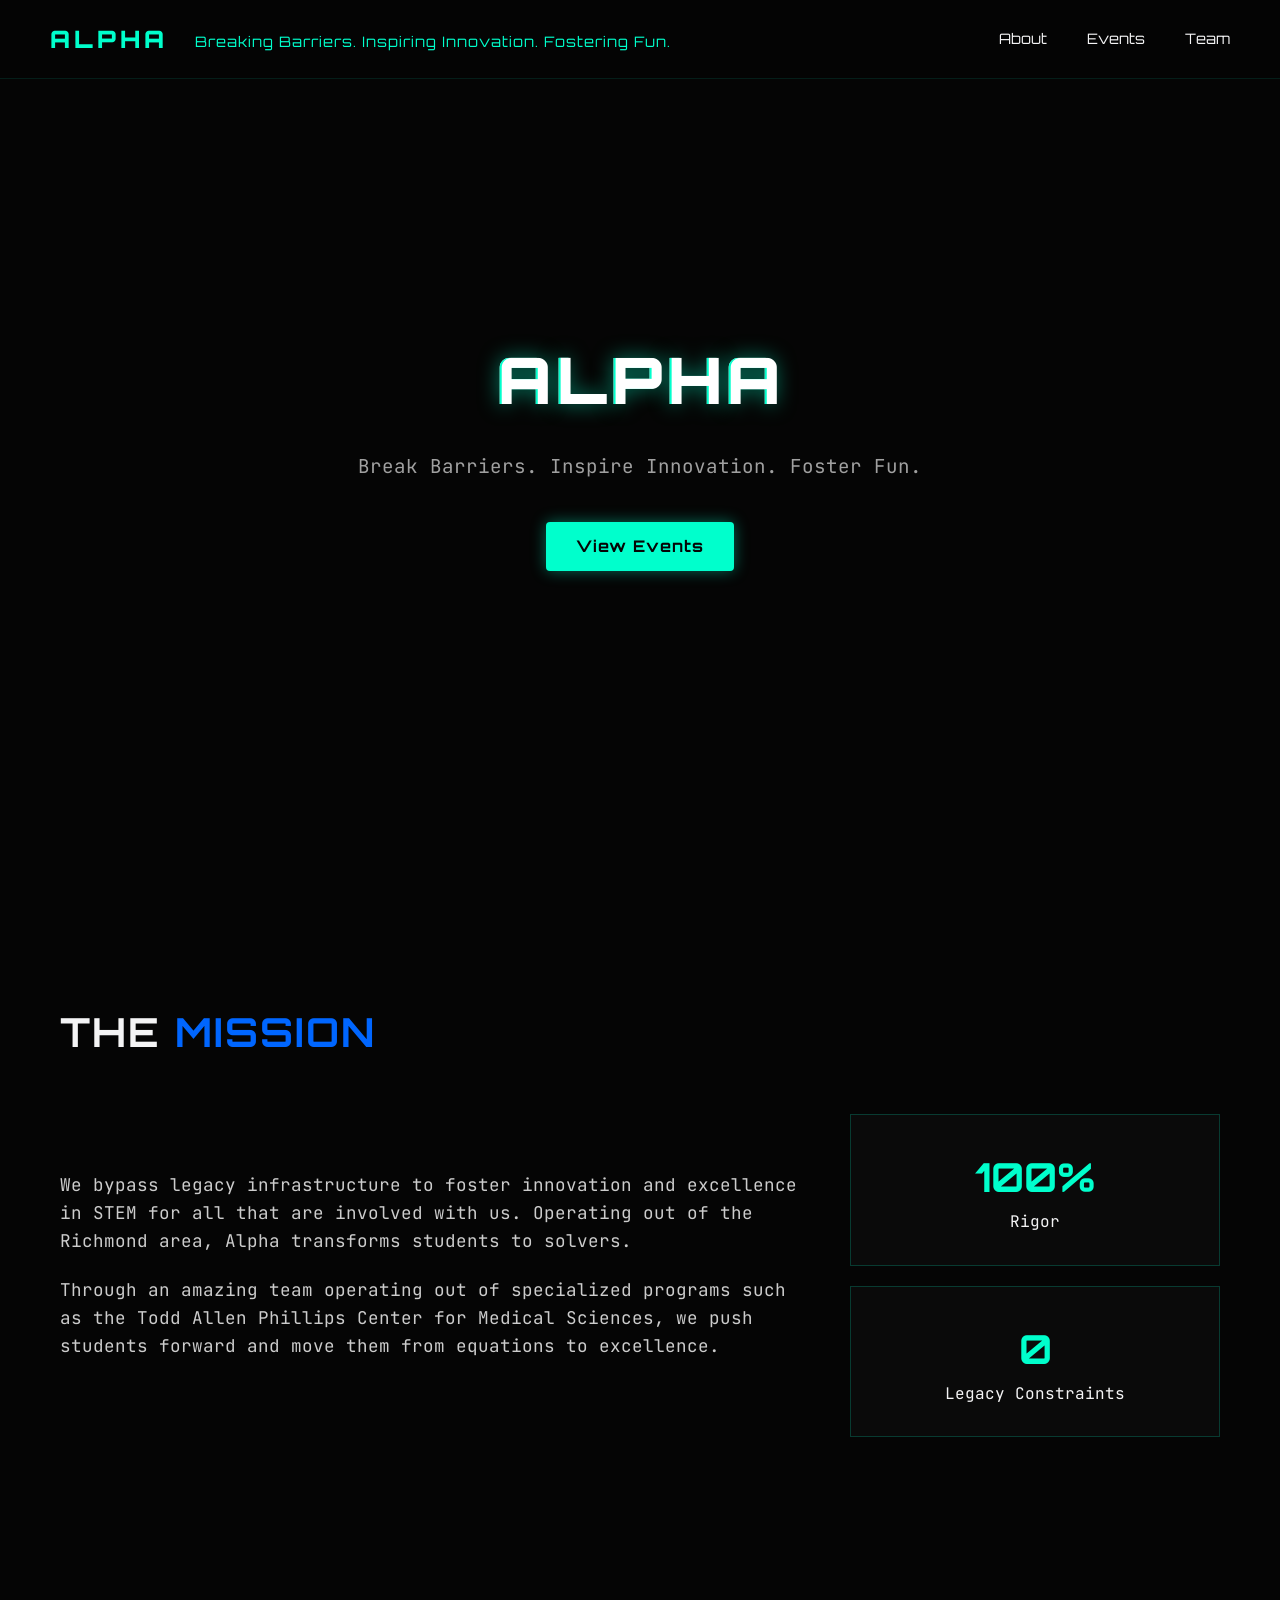
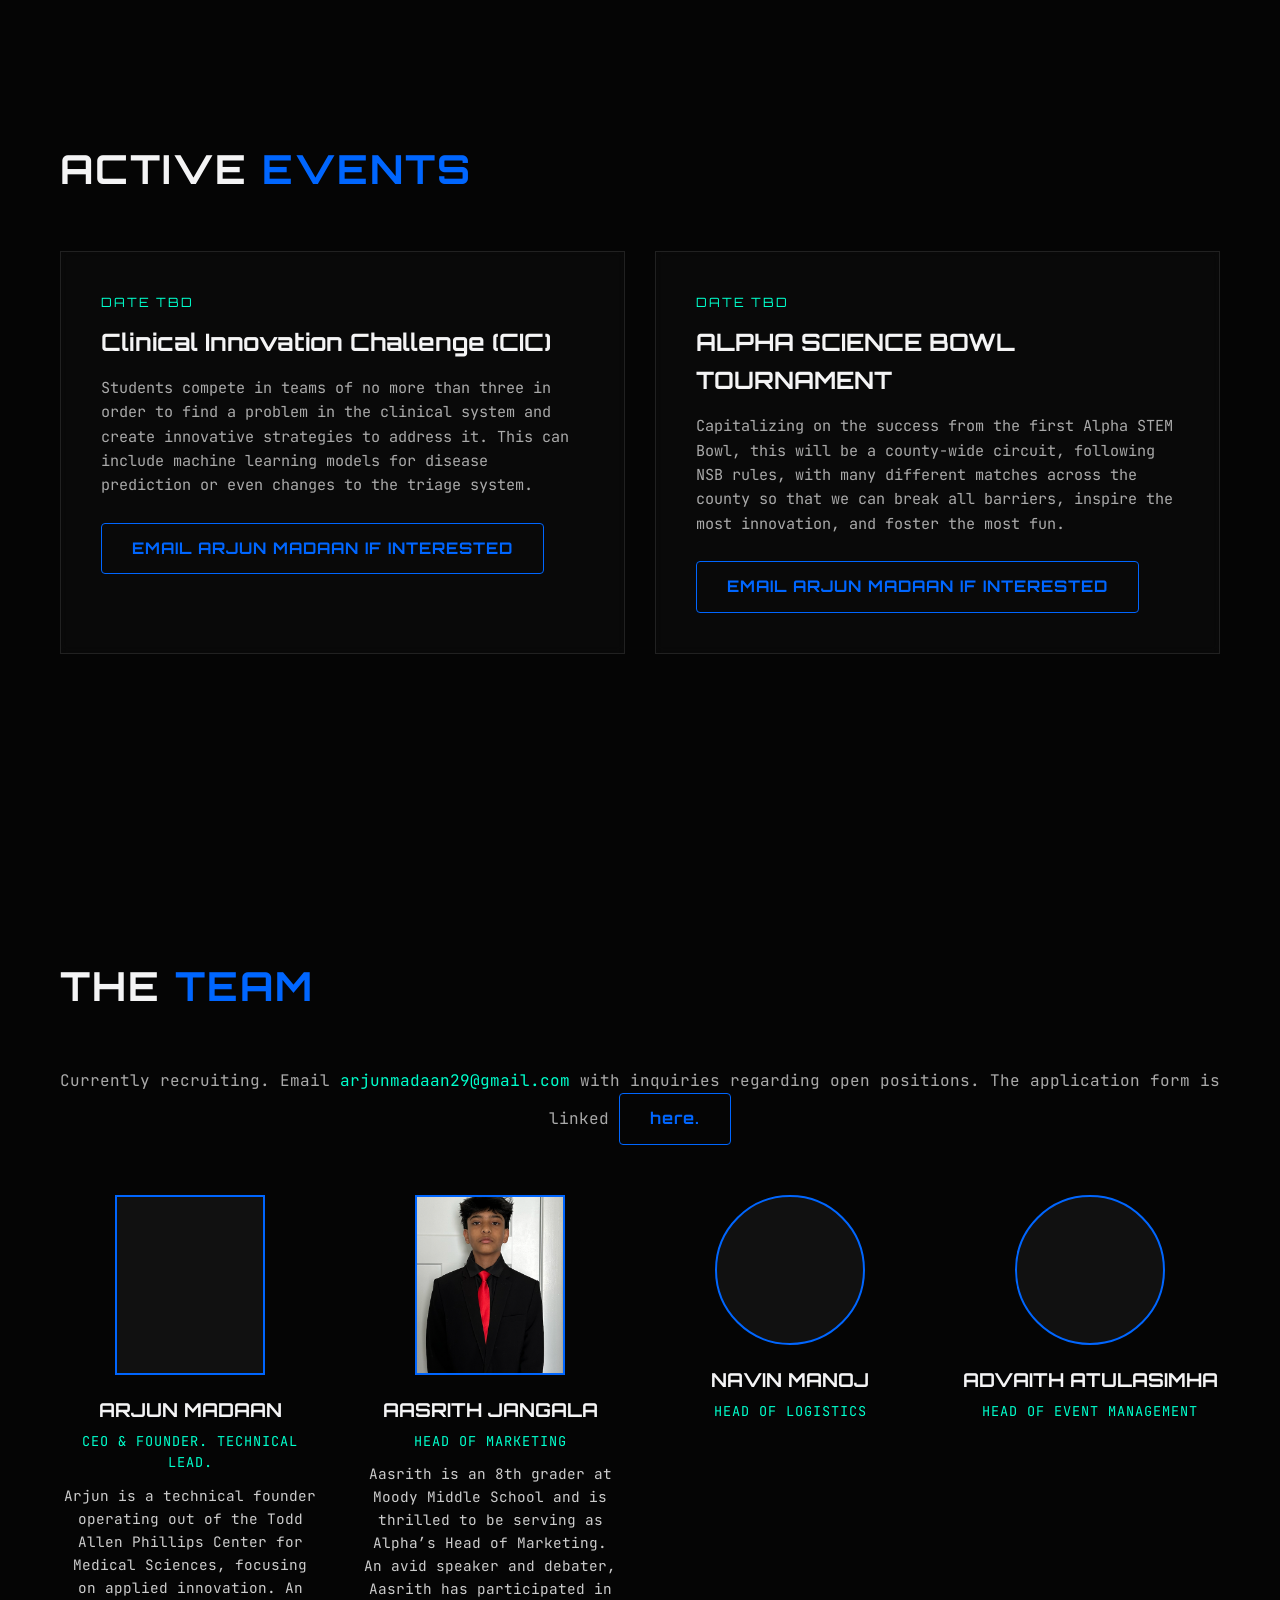
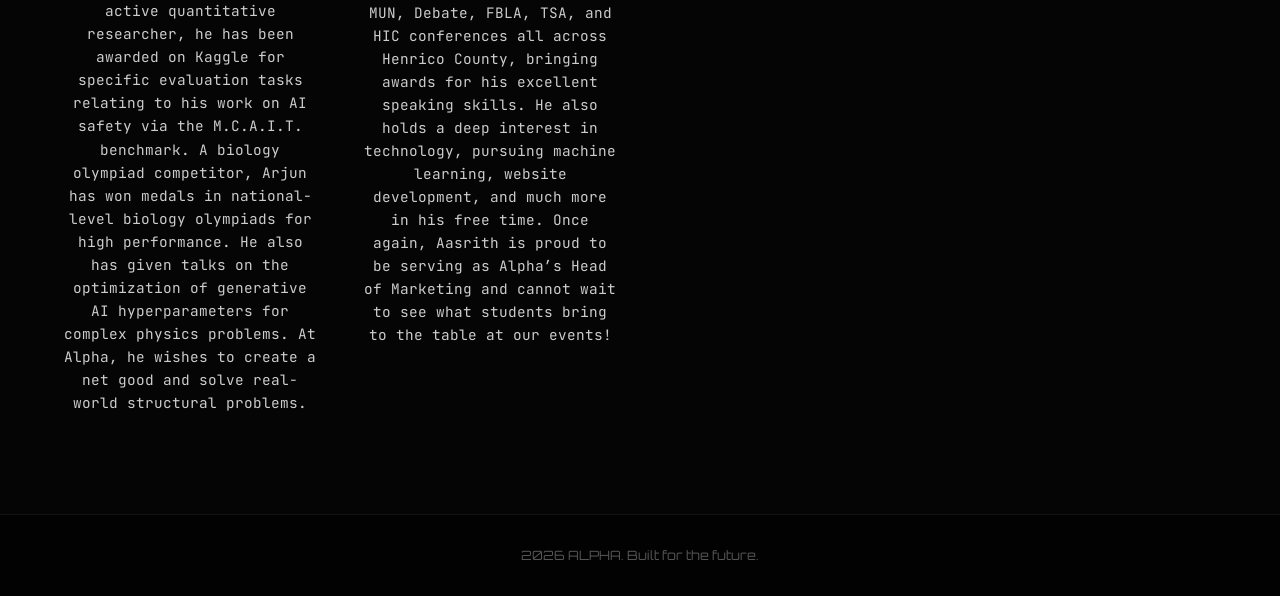
==== index.html @ 8b5a8a55 "Update index.html" ====
<!DOCTYPE html>
<html lang="en">
<head>
    <meta charset="UTF-8">
    <meta name="viewport" content="width=device-width, initial-scale=1.0">
    <title>ALPHA | Applied Innovation</title>
    <link rel="preconnect" href="https://fonts.googleapis.com">
    <link rel="preconnect" href="https://fonts.gstatic.com" crossorigin>
    <link href="https://fonts.googleapis.com/css2?family=JetBrains+Mono:wght@400;500;700&family=Orbitron:wght@400;700;900&display=swap" rel="stylesheet">
    <link rel="stylesheet" href="style.css?v=3">
</head>
<body>
    <canvas id="particle-canvas"></canvas>

    <nav>
        <div class="logo">
            ALPHA 
            <span class="nav-tagline" style="font-size: 0.6em; font-weight: 400; margin-left: 15px; letter-spacing: 1px; vertical-align: middle;">
                Breaking Barriers. Inspiring Innovation. Fostering Fun.
            </span>
        </div>
        <div class="nav-links">
            <a href="#about">About</a>
            <a href="#events">Events</a>
            <a href="#team">Team</a>
        </div>
    </nav>

    <header class="hero parallax-bg">
        <div class="hero-content">
            <h1 class="glitch" data-text="ALPHA">ALPHA</h1>
            <p>Break Barriers. Inspire Innovation. Foster Fun.</p>
            <a href="#events" class="btn-primary">View Events</a>
        </div>
    </header>

    <section id="about" class="container">
        <h2 class="section-title">THE <span>MISSION</span></h2>
        <div class="about-grid">
            <div class="about-text">
                <p>We bypass legacy infrastructure to foster innovation and excellence in STEM for all that are involved with us. Operating out of the Richmond area, Alpha transforms students to solvers.</p>
                <p>Through an amazing team operating out of specialized programs such as the Todd Allen Phillips Center for Medical Sciences, we push students forward and move them from equations to excellence.</p>
            </div>
            <div class="about-stats">
                <div class="stat-box">
                    <h3>100%</h3>
                    <p>Rigor</p>
                </div>
                <div class="stat-box">
                    <h3>0</h3>
                    <p>Legacy Constraints</p>
                </div>
            </div>
        </div>
    </section>

    <section id="events" class="parallax-bg-2">
        <div class="container dark-overlay">
            <h2 class="section-title">ACTIVE <span>EVENTS</span></h2>
            <div class="event-cards">
                <div class="card">
                    <div class="card-date">DATE TBD</div>
                    <h3>Clinical Innovation Challenge (CIC)</h3>
                    <p>Students compete in teams of no more than three in order to find a problem in the clinical system and create innovative strategies to address it. This can include machine learning models for disease prediction or even changes to the triage system.</p>
                    <a href="mailto: arjunmadaan29@gmail.com" target="_blank" class="btn-secondary">EMAIL ARJUN MADAAN IF INTERESTED</a>
                </div>
                <div class="card">
                    <div class="card-date">DATE TBD</div>
                    <h3>ALPHA SCIENCE BOWL TOURNAMENT</h3>
                    <p>Capitalizing on the success from the first Alpha STEM Bowl, this will be a county-wide circuit, following NSB rules, with many different matches across the county so that we can break all barriers, inspire the most innovation, and foster the most fun.</p>
                    <a href="mailto: arjunmadaan29@gmail.com" class="btn-secondary">EMAIL ARJUN MADAAN IF INTERESTED</a>
                </div>
            </div>
        </div>
    </section>

    <section id="team" class="container">
        <h2 class="section-title">THE <span>TEAM</span></h2>
        
        <p style="text-align: center; margin-bottom: 50px; color: #aaa;">Currently recruiting. Email <a href="mailto:arjunmadaan29@gmail.com" style="color: var(--alpha-green); text-decoration: none;">arjunmadaan29@gmail.com</a> with inquiries regarding open positions. The application form is linked <a href="https://docs.google.com/forms/d/e/1FAIpQLSe-emdyRUZZOjN9J0C3_39VeVulSagsRn_uMptDPXUhlqNkQQ/viewform" target="_blank" class="btn-secondary">here.</a></p> 
        
        <div class="team-grid">
            <div class="team-member">
                <div class="team-avatar" style="background-image: url('./ceo.png'); background-size: cover; background-position: center; border-radius: 0; width: 150px; height: 180px;"></div>
                <h4>ARJUN MADAAN</h4>
                <p class="role">CEO & Founder. Technical Lead.</p>
                <p class="bio" style="font-size: 0.9em; margin-top: 10px; color: #ccc;">Arjun is a technical founder operating out of the Todd Allen Phillips Center for Medical Sciences, focusing on applied innovation. An active quantitative researcher, he has been awarded on Kaggle for specific evaluation tasks relating to his work on AI safety via the M.C.A.I.T. benchmark. A biology olympiad competitor, Arjun has won medals in national-level biology olympiads for high performance. He also has given talks on the optimization of generative AI hyperparameters for complex physics problems. At Alpha, he wishes to create a net good and solve real-world structural problems.</p>
            </div>
            <div class="team-member">
                <div class="team-avatar" style="background-image: url('./marketing.png'); background-size: cover; background-position: center; border-radius: 0; width: 150px; height: 180px;"></div>
                <h4>AASRITH JANGALA</h4>
                <p class="role">Head of Marketing</p>
                <p class="bio" style="font-size: 0.9em; margin-top: 10px; color: #ccc;">Aasrith is an 8th grader at Moody Middle School and is thrilled to be serving as Alpha’s Head of Marketing. An avid speaker and debater, Aasrith has participated in MUN, Debate, FBLA, TSA, and HIC conferences all across Henrico County, bringing awards for his excellent speaking skills. He also holds a deep interest in technology, pursuing machine learning, website development, and much more in his free time. Once again, Aasrith is proud to be serving as Alpha’s Head of Marketing and cannot wait to see what students bring to the table at our events!</p>
            </div>
            <div class="team-member">
                <div class="team-avatar blueprint"></div>
                <h4>NAVIN MANOJ</h4>
                <p class="role">Head of Logistics</p>
            </div>
            <div class="team-member">
                <div class="team-avatar blueprint"></div>
                <h4>ADVAITH ATULASIMHA</h4>
                <p class="role">Head of Event Management</p>
            </div>
        </div>
    </section>
    
    <footer>
        <p>2026 ALPHA. Built for the future.</p>
    </footer>

    <script src="script.js"></script>
</body>
</html>
---- style.css ----
:root {
    --bg-dark: #050505;
    --text-light: #f4f4f5;
    --alpha-green: #00ffcc;
    --alpha-blue: #0066ff;
    --font-heading: 'Orbitron', sans-serif;
    --font-body: 'JetBrains Mono', monospace;
}

* {
    margin: 0;
    padding: 0;
    box-sizing: border-box;
    scroll-behavior: smooth;
}

body {
    background-color: var(--bg-dark);
    color: var(--text-light);
    font-family: var(--font-body);
    line-height: 1.6;
    overflow-x: hidden;
}

/* Particle Canvas */
#particle-canvas {
    position: fixed;
    top: 0;
    left: 0;
    width: 100vw;
    height: 100vh;
    pointer-events: none; /* Lets clicks pass through */
    z-index: 9999;
}

/* Navigation */
nav {
    display: flex;
    justify-content: space-between;
    align-items: center;
    padding: 20px 50px;
    background: rgba(5, 5, 5, 0.9);
    backdrop-filter: blur(10px);
    position: fixed;
    width: 100%;
    top: 0;
    z-index: 100;
    border-bottom: 1px solid rgba(0, 255, 204, 0.1);
}

.logo {
    font-family: var(--font-heading);
    font-weight: 900;
    font-size: 1.5rem;
    letter-spacing: 4px;
    color: var(--alpha-green);
}

.nav-links a {
    color: var(--text-light);
    text-decoration: none;
    margin-left: 30px;
    font-family: var(--font-heading);
    font-size: 0.9rem;
    transition: color 0.3s;
}

.nav-links a:hover {
    color: var(--alpha-blue);
}

/* Global Sections */
.container {
    max-width: 1200px;
    margin: 0 auto;
    padding: 100px 20px;
}

.section-title {
    font-family: var(--font-heading);
    font-size: 2.5rem;
    margin-bottom: 50px;
    letter-spacing: 2px;
}

.section-title span {
    color: var(--alpha-blue);
}

/* Hero & Parallax */
.parallax-bg {
    background-image: linear-gradient(rgba(5, 5, 5, 0.7), rgba(5, 5, 5, 0.9)), url('https://images.unsplash.com/photo-1451187580459-43490279c0fa?q=80&w=2072&auto=format&fit=crop');
    background-attachment: fixed;
    background-position: center;
    background-repeat: no-repeat;
    background-size: cover;
}

.parallax-bg-2 {
    background-image: linear-gradient(rgba(5, 5, 5, 0.8), rgba(5, 5, 5, 0.95)), url('https://images.unsplash.com/photo-1550751827-4bd374c3f58b?q=80&w=2070&auto=format&fit=crop');
    background-attachment: fixed;
    background-position: center;
    background-size: cover;
    padding: 100px 0;
}

.hero {
    height: 100vh;
    display: flex;
    align-items: center;
    justify-content: center;
    text-align: center;
}

.hero-content h1 {
    font-family: var(--font-heading);
    font-size: 4rem;
    font-weight: 900;
    letter-spacing: 5px;
    margin-bottom: 20px;
    text-shadow: 0 0 20px rgba(0, 255, 204, 0.5);
}

.hero-content p {
    font-size: 1.2rem;
    color: #a0a0a0;
    max-width: 600px;
    margin: 0 auto 40px auto;
}

/* Buttons */
.btn-primary, .btn-secondary {
    display: inline-block;
    padding: 12px 30px;
    font-family: var(--font-heading);
    text-decoration: none;
    font-weight: bold;
    letter-spacing: 1px;
    border-radius: 4px;
    transition: all 0.3s ease;
    cursor: pointer;
}

.btn-primary {
    background: var(--alpha-green);
    color: var(--bg-dark);
    box-shadow: 0 0 15px rgba(0, 255, 204, 0.4);
}

.btn-primary:hover {
    box-shadow: 0 0 25px rgba(0, 255, 204, 0.8);
    transform: translateY(-2px);
}

.btn-secondary {
    background: transparent;
    color: var(--alpha-blue);
    border: 1px solid var(--alpha-blue);
}

.btn-secondary:hover {
    background: rgba(0, 102, 255, 0.1);
    box-shadow: 0 0 15px rgba(0, 102, 255, 0.4);
}

/* About Grid */
.about-grid {
    display: grid;
    grid-template-columns: 2fr 1fr;
    gap: 50px;
    align-items: center;
}

.about-text p {
    margin-bottom: 20px;
    font-size: 1.1rem;
    color: #cccccc;
}

.about-stats {
    display: flex;
    flex-direction: column;
    gap: 20px;
}

.stat-box {
    border: 1px solid rgba(0, 255, 204, 0.2);
    padding: 30px;
    text-align: center;
    background: rgba(255, 255, 255, 0.02);
}

.stat-box h3 {
    font-family: var(--font-heading);
    font-size: 2.5rem;
    color: var(--alpha-green);
}

/* Events */
.event-cards {
    display: grid;
    grid-template-columns: repeat(auto-fit, minmax(350px, 1fr));
    gap: 30px;
}

.card {
    background: rgba(10, 10, 10, 0.8);
    border: 1px solid rgba(255, 255, 255, 0.1);
    padding: 40px;
    backdrop-filter: blur(5px);
    transition: transform 0.3s, border-color 0.3s;
}

.card:hover {
    transform: translateY(-10px);
    border-color: var(--alpha-blue);
}

.card-date {
    color: var(--alpha-green);
    font-family: var(--font-heading);
    font-size: 0.8rem;
    margin-bottom: 10px;
    letter-spacing: 2px;
}

.card h3 {
    font-family: var(--font-heading);
    font-size: 1.5rem;
    margin-bottom: 15px;
}

.card p {
    color: #aaa;
    margin-bottom: 25px;
    font-size: 0.95rem;
}

/* Team */
.team-grid {
    display: grid;
    grid-template-columns: repeat(auto-fit, minmax(250px, 1fr));
    gap: 40px;
}

.team-member {
    text-align: center;
}

.team-avatar {
    width: 150px;
    height: 150px;
    margin: 0 auto 20px auto;
    border-radius: 50%;
    border: 2px solid var(--alpha-blue);
    background: #111;
}

.team-member h4 {
    font-family: var(--font-heading);
    font-size: 1.2rem;
    margin-bottom: 5px;
}

.role {
    color: var(--alpha-green);
    font-size: 0.85rem;
    text-transform: uppercase;
    letter-spacing: 1px;
}

/* Footer */
footer {
    text-align: center;
    padding: 30px;
    background: #020202;
    border-top: 1px solid #111;
    font-family: var(--font-heading);
    font-size: 0.8rem;
    color: #555;
}

/* Glitch Effect */
.glitch {
    position: relative;
    color: white;
}
.glitch::before, .glitch::after {
    content: attr(data-text);
    position: absolute;
    top: 0;
    left: 0;
    width: 100%;
    height: 100%;
}
.glitch::before {
    left: 2px;
    text-shadow: -2px 0 var(--alpha-green);
    clip: rect(24px, 550px, 90px, 0);
    animation: glitch-anim-2 3s infinite linear alternate-reverse;
}
.glitch::after {
    left: -2px;
    text-shadow: -2px 0 var(--alpha-blue);
    clip: rect(85px, 550px, 140px, 0);
    animation: glitch-anim 2.5s infinite linear alternate-reverse;
}
@keyframes glitch-anim {
    0% { clip: rect(11px, 9999px, 86px, 0); }
    20% { clip: rect(66px, 9999px, 11px, 0); }
    40% { clip: rect(33px, 9999px, 112px, 0); }
    60% { clip: rect(99px, 9999px, 13px, 0); }
    80% { clip: rect(18px, 9999px, 101px, 0); }
    100% { clip: rect(72px, 9999px, 45px, 0); }
}
@keyframes glitch-anim-2 {
    0% { clip: rect(65px, 9999px, 100px, 0); }
    20% { clip: rect(10px, 9999px, 50px, 0); }
    40% { clip: rect(80px, 9999px, 20px, 0); }
    60% { clip: rect(25px, 9999px, 85px, 0); }
    80% { clip: rect(95px, 9999px, 15px, 0); }
    100% { clip: rect(40px, 9999px, 70px, 0); }
}

@media (max-width: 768px) {
    .nav-tagline {
        display: none;
    }
}

html {
    scroll-padding-top: 80px;
}
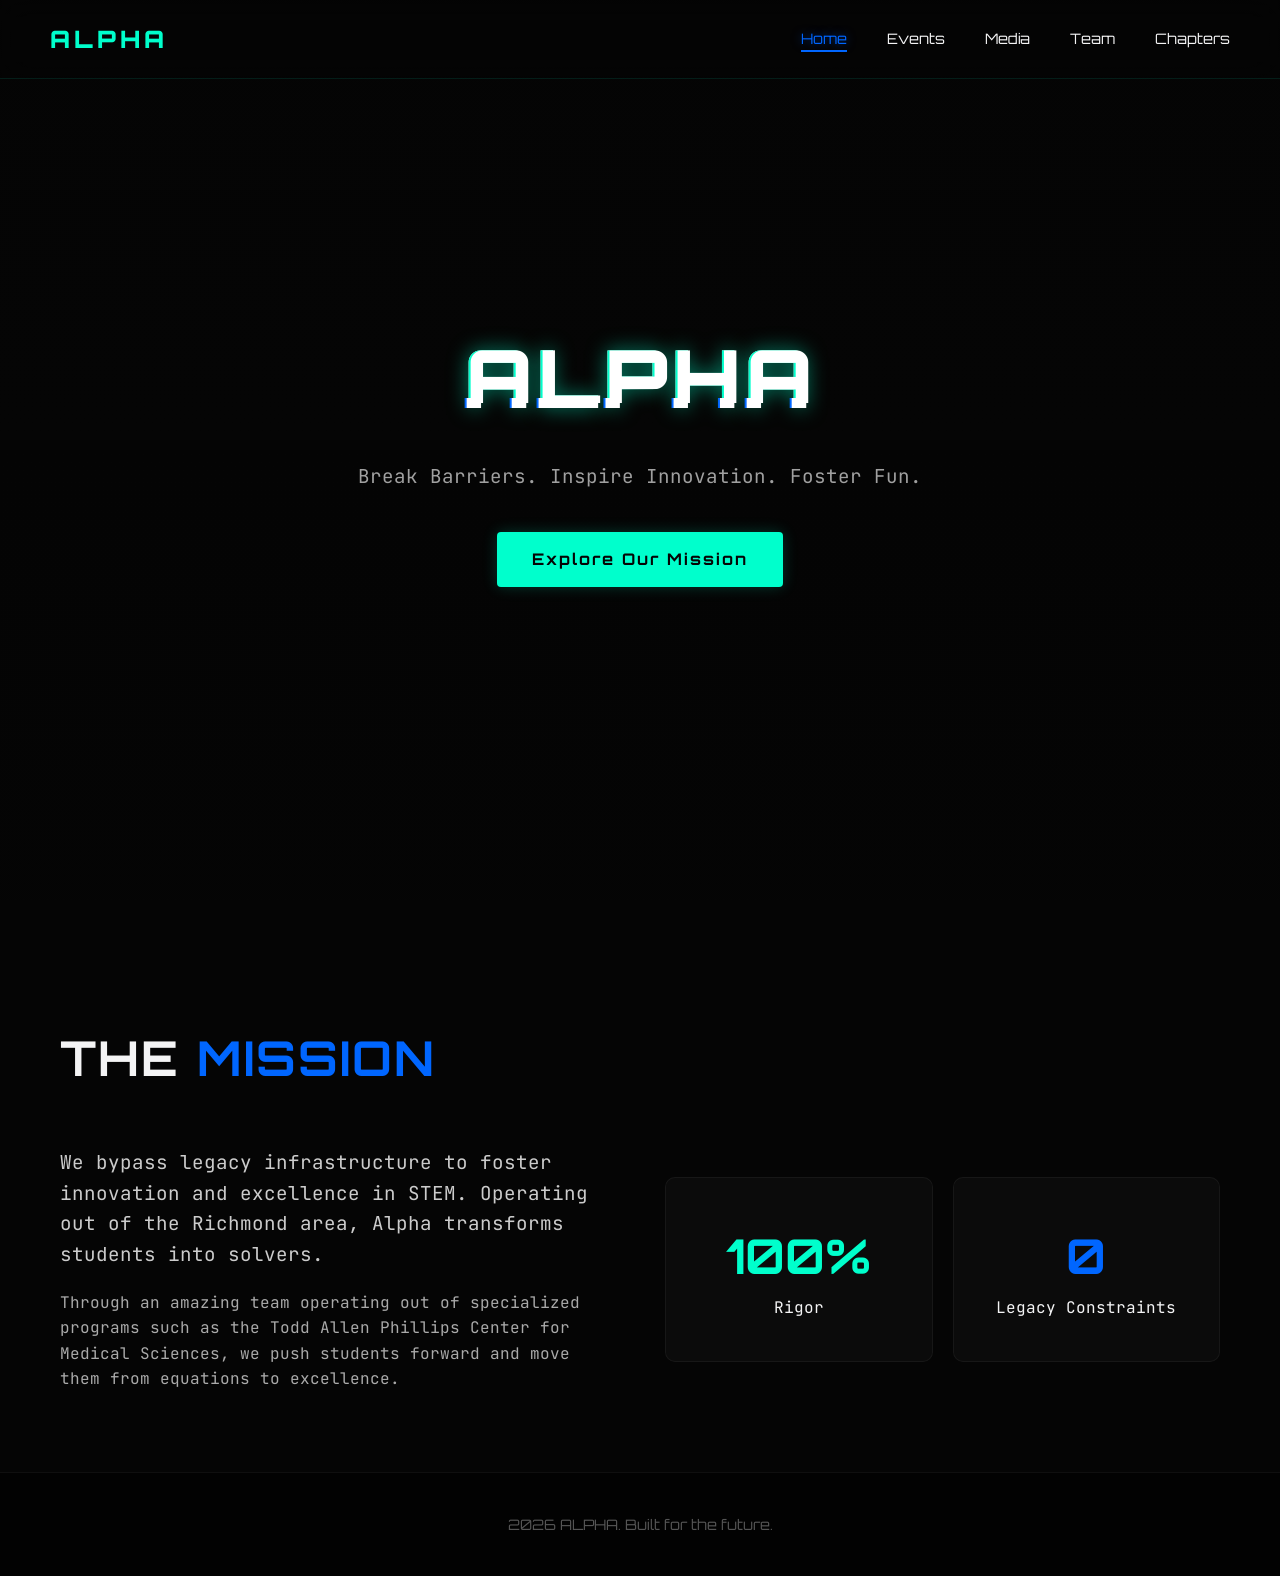
==== commit e1f2d867: "Update index.html" ====
--- a/index.html
+++ b/index.html
@@ -4,111 +4,52 @@
     <meta charset="UTF-8">
     <meta name="viewport" content="width=device-width, initial-scale=1.0">
     <title>ALPHA | Applied Innovation</title>
-    <link rel="preconnect" href="https://fonts.googleapis.com">
-    <link rel="preconnect" href="https://fonts.gstatic.com" crossorigin>
     <link href="https://fonts.googleapis.com/css2?family=JetBrains+Mono:wght@400;500;700&family=Orbitron:wght@400;700;900&display=swap" rel="stylesheet">
-    <link rel="stylesheet" href="style.css?v=3">
+    <link rel="stylesheet" href="style.css">
 </head>
 <body>
     <canvas id="particle-canvas"></canvas>
 
     <nav>
-        <div class="logo">
-            ALPHA 
-            <span class="nav-tagline" style="font-size: 0.6em; font-weight: 400; margin-left: 15px; letter-spacing: 1px; vertical-align: middle;">
-                Breaking Barriers. Inspiring Innovation. Fostering Fun.
-            </span>
-        </div>
+        <div class="logo"><a href="index.html">ALPHA</a></div>
         <div class="nav-links">
-            <a href="#about">About</a>
-            <a href="#events">Events</a>
-            <a href="#team">Team</a>
+            <a href="index.html" class="active">Home</a>
+            <a href="events.html">Events</a>
+            <a href="media.html">Media</a>
+            <a href="team.html">Team</a>
+            <a href="chapters.html">Chapters</a>
         </div>
     </nav>
 
     <header class="hero parallax-bg">
-        <div class="hero-content">
+        <div class="hero-content reveal">
             <h1 class="glitch" data-text="ALPHA">ALPHA</h1>
-            <p>Break Barriers. Inspire Innovation. Foster Fun.</p>
-            <a href="#events" class="btn-primary">View Events</a>
+            <p style="font-size: 1.2rem; color: #a0a0a0; margin: 20px 0 40px;">Break Barriers. Inspire Innovation. Foster Fun.</p>
+            <a href="events.html" class="btn-primary">Explore Our Mission</a>
         </div>
     </header>
 
-    <section id="about" class="container">
+    <section class="container reveal">
         <h2 class="section-title">THE <span>MISSION</span></h2>
-        <div class="about-grid">
-            <div class="about-text">
-                <p>We bypass legacy infrastructure to foster innovation and excellence in STEM for all that are involved with us. Operating out of the Richmond area, Alpha transforms students to solvers.</p>
-                <p>Through an amazing team operating out of specialized programs such as the Todd Allen Phillips Center for Medical Sciences, we push students forward and move them from equations to excellence.</p>
+        <div class="grid-2">
+            <div>
+                <p style="font-size: 1.2rem; color: #ccc; margin-bottom: 20px;">We bypass legacy infrastructure to foster innovation and excellence in STEM. Operating out of the Richmond area, Alpha transforms students into solvers.</p>
+                <p style="color: #aaa;">Through an amazing team operating out of specialized programs such as the Todd Allen Phillips Center for Medical Sciences, we push students forward and move them from equations to excellence.</p>
             </div>
-            <div class="about-stats">
-                <div class="stat-box">
-                    <h3>100%</h3>
+            <div style="display: flex; gap: 20px;">
+                <div class="card" style="flex: 1; text-align: center;">
+                    <h3 style="font-size: 3rem; color: var(--alpha-green); font-family: var(--font-heading);">100%</h3>
                     <p>Rigor</p>
                 </div>
-                <div class="stat-box">
-                    <h3>0</h3>
+                <div class="card" style="flex: 1; text-align: center;">
+                    <h3 style="font-size: 3rem; color: var(--alpha-blue); font-family: var(--font-heading);">0</h3>
                     <p>Legacy Constraints</p>
                 </div>
             </div>
         </div>
     </section>
 
-    <section id="events" class="parallax-bg-2">
-        <div class="container dark-overlay">
-            <h2 class="section-title">ACTIVE <span>EVENTS</span></h2>
-            <div class="event-cards">
-                <div class="card">
-                    <div class="card-date">DATE TBD</div>
-                    <h3>Clinical Innovation Challenge (CIC)</h3>
-                    <p>Students compete in teams of no more than three in order to find a problem in the clinical system and create innovative strategies to address it. This can include machine learning models for disease prediction or even changes to the triage system.</p>
-                    <a href="mailto: arjunmadaan29@gmail.com" target="_blank" class="btn-secondary">EMAIL ARJUN MADAAN IF INTERESTED</a>
-                </div>
-                <div class="card">
-                    <div class="card-date">DATE TBD</div>
-                    <h3>ALPHA SCIENCE BOWL TOURNAMENT</h3>
-                    <p>Capitalizing on the success from the first Alpha STEM Bowl, this will be a county-wide circuit, following NSB rules, with many different matches across the county so that we can break all barriers, inspire the most innovation, and foster the most fun.</p>
-                    <a href="mailto: arjunmadaan29@gmail.com" class="btn-secondary">EMAIL ARJUN MADAAN IF INTERESTED</a>
-                </div>
-            </div>
-        </div>
-    </section>
-
-    <section id="team" class="container">
-        <h2 class="section-title">THE <span>TEAM</span></h2>
-        
-        <p style="text-align: center; margin-bottom: 50px; color: #aaa;">Currently recruiting. Email <a href="mailto:arjunmadaan29@gmail.com" style="color: var(--alpha-green); text-decoration: none;">arjunmadaan29@gmail.com</a> with inquiries regarding open positions. The application form is linked <a href="https://docs.google.com/forms/d/e/1FAIpQLSe-emdyRUZZOjN9J0C3_39VeVulSagsRn_uMptDPXUhlqNkQQ/viewform" target="_blank" class="btn-secondary">here.</a></p> 
-        
-        <div class="team-grid">
-            <div class="team-member">
-                <div class="team-avatar" style="background-image: url('./ceo.png'); background-size: cover; background-position: center; border-radius: 0; width: 150px; height: 180px;"></div>
-                <h4>ARJUN MADAAN</h4>
-                <p class="role">CEO & Founder. Technical Lead.</p>
-                <p class="bio" style="font-size: 0.9em; margin-top: 10px; color: #ccc;">Arjun is a technical founder operating out of the Todd Allen Phillips Center for Medical Sciences, focusing on applied innovation. An active quantitative researcher, he has been awarded on Kaggle for specific evaluation tasks relating to his work on AI safety via the M.C.A.I.T. benchmark. A biology olympiad competitor, Arjun has won medals in national-level biology olympiads for high performance. He also has given talks on the optimization of generative AI hyperparameters for complex physics problems. At Alpha, he wishes to create a net good and solve real-world structural problems.</p>
-            </div>
-            <div class="team-member">
-                <div class="team-avatar" style="background-image: url('./marketing.png'); background-size: cover; background-position: center; border-radius: 0; width: 150px; height: 180px;"></div>
-                <h4>AASRITH JANGALA</h4>
-                <p class="role">Head of Marketing</p>
-                <p class="bio" style="font-size: 0.9em; margin-top: 10px; color: #ccc;">Aasrith is an 8th grader at Moody Middle School and is thrilled to be serving as Alpha’s Head of Marketing. An avid speaker and debater, Aasrith has participated in MUN, Debate, FBLA, TSA, and HIC conferences all across Henrico County, bringing awards for his excellent speaking skills. He also holds a deep interest in technology, pursuing machine learning, website development, and much more in his free time. Once again, Aasrith is proud to be serving as Alpha’s Head of Marketing and cannot wait to see what students bring to the table at our events!</p>
-            </div>
-            <div class="team-member">
-                <div class="team-avatar blueprint"></div>
-                <h4>NAVIN MANOJ</h4>
-                <p class="role">Head of Logistics</p>
-            </div>
-            <div class="team-member">
-                <div class="team-avatar blueprint"></div>
-                <h4>ADVAITH ATULASIMHA</h4>
-                <p class="role">Head of Event Management</p>
-            </div>
-        </div>
-    </section>
-    
-    <footer>
-        <p>2026 ALPHA. Built for the future.</p>
-    </footer>
-
+    <footer><p>2026 ALPHA. Built for the future.</p></footer>
     <script src="script.js"></script>
 </body>
 </html>
--- a/style.css
+++ b/style.css
@@ -7,12 +7,7 @@
     --font-body: 'JetBrains Mono', monospace;
 }
 
-* {
-    margin: 0;
-    padding: 0;
-    box-sizing: border-box;
-    scroll-behavior: smooth;
-}
+* { margin: 0; padding: 0; box-sizing: border-box; scroll-behavior: smooth; }
 
 body {
     background-color: var(--bg-dark);
@@ -24,310 +19,116 @@
 
 /* Particle Canvas */
 #particle-canvas {
-    position: fixed;
-    top: 0;
-    left: 0;
-    width: 100vw;
-    height: 100vh;
-    pointer-events: none; /* Lets clicks pass through */
-    z-index: 9999;
+    position: fixed; top: 0; left: 0; width: 100vw; height: 100vh;
+    pointer-events: none; z-index: -1;
 }
 
-/* Navigation */
+/* Navigation - Glassmorphism */
 nav {
-    display: flex;
-    justify-content: space-between;
-    align-items: center;
-    padding: 20px 50px;
-    background: rgba(5, 5, 5, 0.9);
-    backdrop-filter: blur(10px);
-    position: fixed;
-    width: 100%;
-    top: 0;
-    z-index: 100;
+    display: flex; justify-content: space-between; align-items: center;
+    padding: 20px 50px; background: rgba(5, 5, 5, 0.7);
+    backdrop-filter: blur(15px); -webkit-backdrop-filter: blur(15px);
+    position: fixed; width: 100%; top: 0; z-index: 100;
     border-bottom: 1px solid rgba(0, 255, 204, 0.1);
+    transition: all 0.3s ease;
 }
 
-.logo {
-    font-family: var(--font-heading);
-    font-weight: 900;
-    font-size: 1.5rem;
-    letter-spacing: 4px;
-    color: var(--alpha-green);
+.logo a {
+    font-family: var(--font-heading); font-weight: 900; font-size: 1.5rem;
+    letter-spacing: 4px; color: var(--alpha-green); text-decoration: none;
 }
 
 .nav-links a {
-    color: var(--text-light);
-    text-decoration: none;
-    margin-left: 30px;
-    font-family: var(--font-heading);
-    font-size: 0.9rem;
-    transition: color 0.3s;
+    color: var(--text-light); text-decoration: none; margin-left: 30px;
+    font-family: var(--font-heading); font-size: 0.9rem;
+    transition: color 0.3s, text-shadow 0.3s; position: relative;
 }
 
-.nav-links a:hover {
-    color: var(--alpha-blue);
+.nav-links a::after {
+    content: ''; position: absolute; width: 0; height: 2px;
+    bottom: -5px; left: 0; background-color: var(--alpha-blue);
+    transition: width 0.3s ease;
 }
 
+.nav-links a:hover::after, .nav-links a.active::after { width: 100%; }
+.nav-links a:hover, .nav-links a.active { color: var(--alpha-blue); text-shadow: 0 0 10px rgba(0, 102, 255, 0.5); }
+
 /* Global Sections */
-.container {
-    max-width: 1200px;
-    margin: 0 auto;
-    padding: 100px 20px;
-}
+.container { max-width: 1200px; margin: 0 auto; padding: 120px 20px 80px; }
+.section-title { font-family: var(--font-heading); font-size: 3rem; margin-bottom: 50px; letter-spacing: 2px; text-transform: uppercase;}
+.section-title span { color: var(--alpha-blue); }
 
-.section-title {
-    font-family: var(--font-heading);
-    font-size: 2.5rem;
-    margin-bottom: 50px;
-    letter-spacing: 2px;
-}
-
-.section-title span {
-    color: var(--alpha-blue);
-}
-
-/* Hero & Parallax */
+/* Headers & Parallax */
 .parallax-bg {
     background-image: linear-gradient(rgba(5, 5, 5, 0.7), rgba(5, 5, 5, 0.9)), url('https://images.unsplash.com/photo-1451187580459-43490279c0fa?q=80&w=2072&auto=format&fit=crop');
-    background-attachment: fixed;
-    background-position: center;
-    background-repeat: no-repeat;
-    background-size: cover;
+    background-attachment: fixed; background-position: center; background-size: cover;
 }
+.page-header {
+    height: 60vh; display: flex; align-items: center; justify-content: center;
+    text-align: center; border-bottom: 1px solid rgba(255,255,255,0.05);
+}
+.hero { height: 100vh; display: flex; align-items: center; justify-content: center; text-align: center; }
 
-.parallax-bg-2 {
-    background-image: linear-gradient(rgba(5, 5, 5, 0.8), rgba(5, 5, 5, 0.95)), url('https://images.unsplash.com/photo-1550751827-4bd374c3f58b?q=80&w=2070&auto=format&fit=crop');
-    background-attachment: fixed;
-    background-position: center;
-    background-size: cover;
-    padding: 100px 0;
-}
-
-.hero {
-    height: 100vh;
-    display: flex;
-    align-items: center;
-    justify-content: center;
-    text-align: center;
-}
-
-.hero-content h1 {
-    font-family: var(--font-heading);
-    font-size: 4rem;
-    font-weight: 900;
-    letter-spacing: 5px;
-    margin-bottom: 20px;
-    text-shadow: 0 0 20px rgba(0, 255, 204, 0.5);
-}
-
-.hero-content p {
-    font-size: 1.2rem;
-    color: #a0a0a0;
-    max-width: 600px;
-    margin: 0 auto 40px auto;
-}
+/* Glitch Effect */
+.glitch { position: relative; color: white; font-family: var(--font-heading); font-size: 5rem; font-weight: 900; letter-spacing: 5px; text-shadow: 0 0 20px rgba(0, 255, 204, 0.5); }
+.glitch::before, .glitch::after { content: attr(data-text); position: absolute; top: 0; left: 0; width: 100%; height: 100%; }
+.glitch::before { left: 2px; text-shadow: -2px 0 var(--alpha-green); clip: rect(24px, 550px, 90px, 0); animation: glitch-anim-2 3s infinite linear alternate-reverse; }
+.glitch::after { left: -2px; text-shadow: -2px 0 var(--alpha-blue); clip: rect(85px, 550px, 140px, 0); animation: glitch-anim 2.5s infinite linear alternate-reverse; }
+@keyframes glitch-anim { 0% { clip: rect(11px, 9999px, 86px, 0); } 20% { clip: rect(66px, 9999px, 11px, 0); } 40% { clip: rect(33px, 9999px, 112px, 0); } 60% { clip: rect(99px, 9999px, 13px, 0); } 80% { clip: rect(18px, 9999px, 101px, 0); } 100% { clip: rect(72px, 9999px, 45px, 0); } }
+@keyframes glitch-anim-2 { 0% { clip: rect(65px, 9999px, 100px, 0); } 20% { clip: rect(10px, 9999px, 50px, 0); } 40% { clip: rect(80px, 9999px, 20px, 0); } 60% { clip: rect(25px, 9999px, 85px, 0); } 80% { clip: rect(95px, 9999px, 15px, 0); } 100% { clip: rect(40px, 9999px, 70px, 0); } }
 
 /* Buttons */
 .btn-primary, .btn-secondary {
-    display: inline-block;
-    padding: 12px 30px;
-    font-family: var(--font-heading);
-    text-decoration: none;
-    font-weight: bold;
-    letter-spacing: 1px;
-    border-radius: 4px;
-    transition: all 0.3s ease;
-    cursor: pointer;
+    display: inline-block; padding: 15px 35px; font-family: var(--font-heading);
+    text-decoration: none; font-weight: bold; letter-spacing: 2px; border-radius: 4px;
+    transition: all 0.4s cubic-bezier(0.175, 0.885, 0.32, 1.275); cursor: pointer;
 }
+.btn-primary { background: var(--alpha-green); color: var(--bg-dark); box-shadow: 0 0 15px rgba(0, 255, 204, 0.2); }
+.btn-primary:hover { box-shadow: 0 0 30px rgba(0, 255, 204, 0.8); transform: translateY(-5px) scale(1.05); }
+.btn-secondary { background: transparent; color: var(--alpha-blue); border: 1px solid var(--alpha-blue); }
+.btn-secondary:hover { background: rgba(0, 102, 255, 0.1); box-shadow: 0 0 20px rgba(0, 102, 255, 0.5); transform: translateY(-3px); }
 
-.btn-primary {
-    background: var(--alpha-green);
-    color: var(--bg-dark);
-    box-shadow: 0 0 15px rgba(0, 255, 204, 0.4);
+/* Scroll Reveal Classes (Webby UI/UX) */
+.reveal { opacity: 0; transform: translateY(40px); transition: all 1s ease-out; filter: blur(4px); }
+.reveal.active { opacity: 1; transform: translateY(0); filter: blur(0); }
+
+/* Grids */
+.grid-2 { display: grid; grid-template-columns: 1fr 1fr; gap: 50px; align-items: center; }
+.grid-3 { display: grid; grid-template-columns: repeat(auto-fit, minmax(320px, 1fr)); gap: 40px; }
+
+/* Cards & Team */
+.card {
+    background: rgba(15, 15, 15, 0.6); border: 1px solid rgba(255, 255, 255, 0.05);
+    padding: 40px; border-radius: 10px; backdrop-filter: blur(10px);
+    transition: transform 0.4s, border-color 0.4s, box-shadow 0.4s;
 }
+.card:hover { transform: translateY(-10px); border-color: var(--alpha-blue); box-shadow: 0 15px 30px rgba(0, 102, 255, 0.1); }
+.card-date { color: var(--alpha-green); font-family: var(--font-heading); font-size: 0.9rem; margin-bottom: 15px; letter-spacing: 2px; }
 
-.btn-primary:hover {
-    box-shadow: 0 0 25px rgba(0, 255, 204, 0.8);
-    transform: translateY(-2px);
+.team-member { text-align: center; }
+.team-avatar {
+    width: 180px; height: 180px; margin: 0 auto 25px auto; border-radius: 50%;
+    border: 3px solid transparent; background-color: #111;
+    background-size: cover; background-position: center;
+    transition: all 0.4s ease; filter: grayscale(50%);
 }
+.team-member:hover .team-avatar { border-color: var(--alpha-green); filter: grayscale(0%); transform: scale(1.05); box-shadow: 0 0 25px rgba(0, 255, 204, 0.3); }
+.team-member h4 { font-family: var(--font-heading); font-size: 1.3rem; margin-bottom: 5px; }
+.role { color: var(--alpha-green); font-size: 0.9rem; text-transform: uppercase; letter-spacing: 1px; margin-bottom: 15px;}
+.bio { font-size: 0.9em; color: #aaa; }
 
-.btn-secondary {
-    background: transparent;
-    color: var(--alpha-blue);
-    border: 1px solid var(--alpha-blue);
+/* Media Gallery */
+.media-gallery { display: grid; grid-template-columns: repeat(auto-fit, minmax(300px, 1fr)); gap: 20px; }
+.media-item { height: 250px; background: #111; border-radius: 8px; overflow: hidden; position: relative; cursor: pointer; }
+.media-item img { width: 100%; height: 100%; object-fit: cover; transition: transform 0.5s ease; filter: brightness(0.7); }
+.media-item:hover img { transform: scale(1.1); filter: brightness(1); }
+
+/* Forms */
+.form-group { margin-bottom: 25px; }
+.form-group input, .form-group textarea {
+    width: 100%; padding: 15px; background: rgba(255,255,255,0.05); border: 1px solid #333;
+    color: white; font-family: var(--font-body); border-radius: 5px; transition: border 0.3s;
 }
+.form-group input:focus, .form-group textarea:focus { outline: none; border-color: var(--alpha-green); }
 
-.btn-secondary:hover {
-    background: rgba(0, 102, 255, 0.1);
-    box-shadow: 0 0 15px rgba(0, 102, 255, 0.4);
-}
-
-/* About Grid */
-.about-grid {
-    display: grid;
-    grid-template-columns: 2fr 1fr;
-    gap: 50px;
-    align-items: center;
-}
-
-.about-text p {
-    margin-bottom: 20px;
-    font-size: 1.1rem;
-    color: #cccccc;
-}
-
-.about-stats {
-    display: flex;
-    flex-direction: column;
-    gap: 20px;
-}
-
-.stat-box {
-    border: 1px solid rgba(0, 255, 204, 0.2);
-    padding: 30px;
-    text-align: center;
-    background: rgba(255, 255, 255, 0.02);
-}
-
-.stat-box h3 {
-    font-family: var(--font-heading);
-    font-size: 2.5rem;
-    color: var(--alpha-green);
-}
-
-/* Events */
-.event-cards {
-    display: grid;
-    grid-template-columns: repeat(auto-fit, minmax(350px, 1fr));
-    gap: 30px;
-}
-
-.card {
-    background: rgba(10, 10, 10, 0.8);
-    border: 1px solid rgba(255, 255, 255, 0.1);
-    padding: 40px;
-    backdrop-filter: blur(5px);
-    transition: transform 0.3s, border-color 0.3s;
-}
-
-.card:hover {
-    transform: translateY(-10px);
-    border-color: var(--alpha-blue);
-}
-
-.card-date {
-    color: var(--alpha-green);
-    font-family: var(--font-heading);
-    font-size: 0.8rem;
-    margin-bottom: 10px;
-    letter-spacing: 2px;
-}
-
-.card h3 {
-    font-family: var(--font-heading);
-    font-size: 1.5rem;
-    margin-bottom: 15px;
-}
-
-.card p {
-    color: #aaa;
-    margin-bottom: 25px;
-    font-size: 0.95rem;
-}
-
-/* Team */
-.team-grid {
-    display: grid;
-    grid-template-columns: repeat(auto-fit, minmax(250px, 1fr));
-    gap: 40px;
-}
-
-.team-member {
-    text-align: center;
-}
-
-.team-avatar {
-    width: 150px;
-    height: 150px;
-    margin: 0 auto 20px auto;
-    border-radius: 50%;
-    border: 2px solid var(--alpha-blue);
-    background: #111;
-}
-
-.team-member h4 {
-    font-family: var(--font-heading);
-    font-size: 1.2rem;
-    margin-bottom: 5px;
-}
-
-.role {
-    color: var(--alpha-green);
-    font-size: 0.85rem;
-    text-transform: uppercase;
-    letter-spacing: 1px;
-}
-
-/* Footer */
-footer {
-    text-align: center;
-    padding: 30px;
-    background: #020202;
-    border-top: 1px solid #111;
-    font-family: var(--font-heading);
-    font-size: 0.8rem;
-    color: #555;
-}
-
-/* Glitch Effect */
-.glitch {
-    position: relative;
-    color: white;
-}
-.glitch::before, .glitch::after {
-    content: attr(data-text);
-    position: absolute;
-    top: 0;
-    left: 0;
-    width: 100%;
-    height: 100%;
-}
-.glitch::before {
-    left: 2px;
-    text-shadow: -2px 0 var(--alpha-green);
-    clip: rect(24px, 550px, 90px, 0);
-    animation: glitch-anim-2 3s infinite linear alternate-reverse;
-}
-.glitch::after {
-    left: -2px;
-    text-shadow: -2px 0 var(--alpha-blue);
-    clip: rect(85px, 550px, 140px, 0);
-    animation: glitch-anim 2.5s infinite linear alternate-reverse;
-}
-@keyframes glitch-anim {
-    0% { clip: rect(11px, 9999px, 86px, 0); }
-    20% { clip: rect(66px, 9999px, 11px, 0); }
-    40% { clip: rect(33px, 9999px, 112px, 0); }
-    60% { clip: rect(99px, 9999px, 13px, 0); }
-    80% { clip: rect(18px, 9999px, 101px, 0); }
-    100% { clip: rect(72px, 9999px, 45px, 0); }
-}
-@keyframes glitch-anim-2 {
-    0% { clip: rect(65px, 9999px, 100px, 0); }
-    20% { clip: rect(10px, 9999px, 50px, 0); }
-    40% { clip: rect(80px, 9999px, 20px, 0); }
-    60% { clip: rect(25px, 9999px, 85px, 0); }
-    80% { clip: rect(95px, 9999px, 15px, 0); }
-    100% { clip: rect(40px, 9999px, 70px, 0); }
-}
-
-@media (max-width: 768px) {
-    .nav-tagline {
-        display: none;
-    }
-}
-
-html {
-    scroll-padding-top: 80px;
-}
+footer { text-align: center; padding: 40px; background: #020202; border-top: 1px solid rgba(255,255,255,0.05); font-family: var(--font-heading); font-size: 0.9rem; color: #555; }
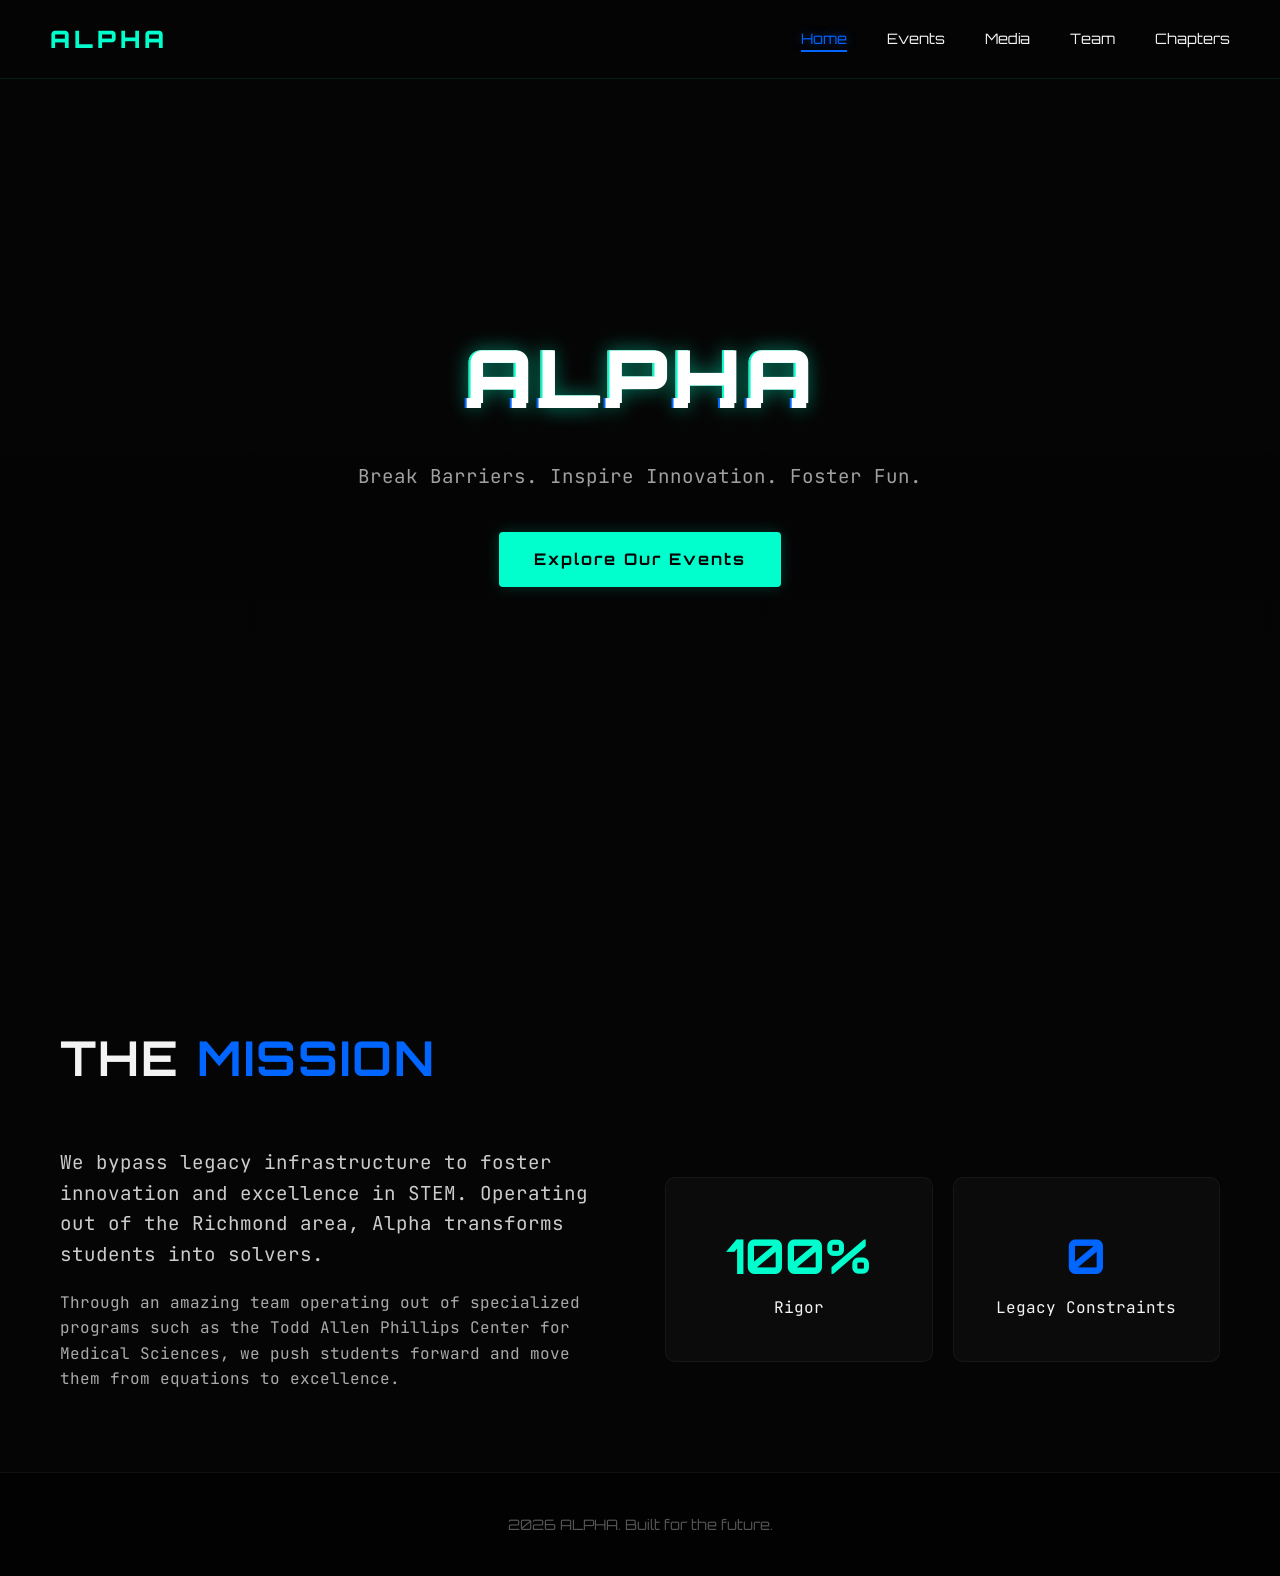
==== commit 16e14f5b: "Update index.html" ====
--- a/index.html
+++ b/index.html
@@ -25,7 +25,7 @@
         <div class="hero-content reveal">
             <h1 class="glitch" data-text="ALPHA">ALPHA</h1>
             <p style="font-size: 1.2rem; color: #a0a0a0; margin: 20px 0 40px;">Break Barriers. Inspire Innovation. Foster Fun.</p>
-            <a href="events.html" class="btn-primary">Explore Our Mission</a>
+            <a href="events.html" class="btn-primary">Explore Our Events</a>
         </div>
     </header>
 
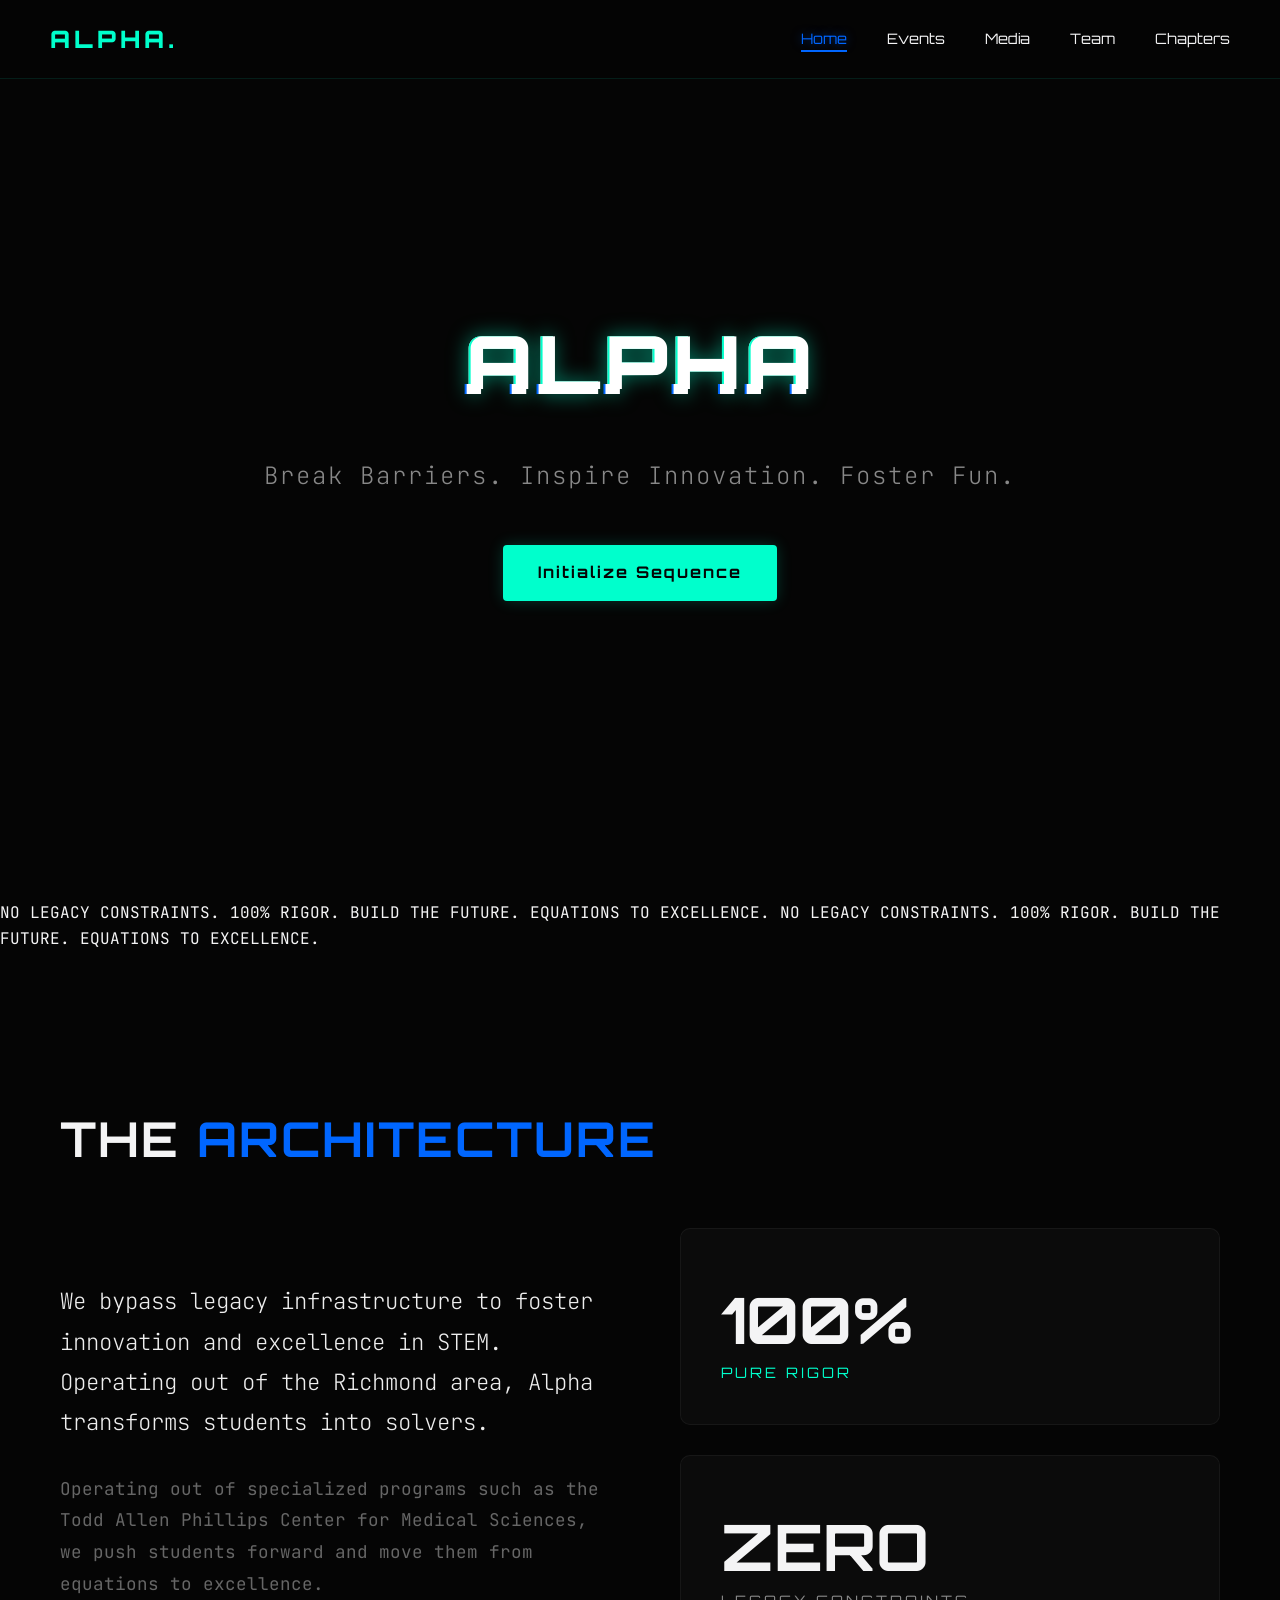
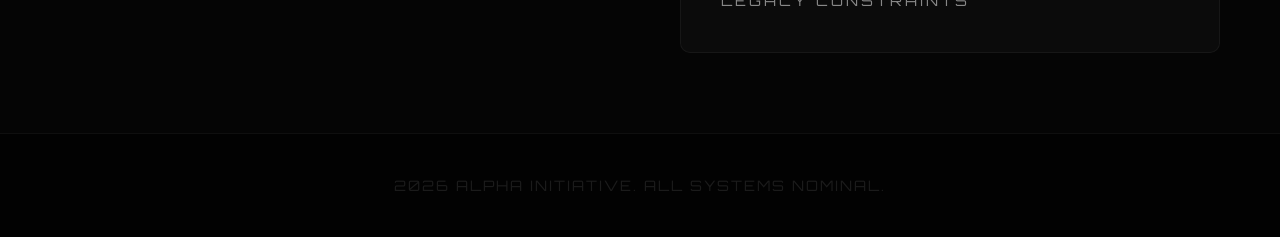
==== commit 93714872: "Update index.html" ====
--- a/index.html
+++ b/index.html
@@ -4,14 +4,14 @@
     <meta charset="UTF-8">
     <meta name="viewport" content="width=device-width, initial-scale=1.0">
     <title>ALPHA | Applied Innovation</title>
-    <link href="https://fonts.googleapis.com/css2?family=JetBrains+Mono:wght@400;500;700&family=Orbitron:wght@400;700;900&display=swap" rel="stylesheet">
+    <link href="https://fonts.googleapis.com/css2?family=JetBrains+Mono:wght@200;400;700&family=Orbitron:wght@400;700;900&display=swap" rel="stylesheet">
     <link rel="stylesheet" href="style.css">
 </head>
 <body>
     <canvas id="particle-canvas"></canvas>
 
     <nav>
-        <div class="logo"><a href="index.html">ALPHA</a></div>
+        <div class="logo"><a href="index.html">ALPHA.</a></div>
         <div class="nav-links">
             <a href="index.html" class="active">Home</a>
             <a href="events.html">Events</a>
@@ -21,35 +21,54 @@
         </div>
     </nav>
 
-    <header class="hero parallax-bg">
+    <header class="hero">
         <div class="hero-content reveal">
             <h1 class="glitch" data-text="ALPHA">ALPHA</h1>
-            <p style="font-size: 1.2rem; color: #a0a0a0; margin: 20px 0 40px;">Break Barriers. Inspire Innovation. Foster Fun.</p>
-            <a href="events.html" class="btn-primary">Explore Our Events</a>
+            <p style="font-size: 1.5rem; color: #888; margin: 30px 0 50px; font-weight: 200; letter-spacing: 2px;">
+                Break Barriers. Inspire Innovation. Foster Fun.
+            </p>
+            <a href="events.html" class="btn-primary">Initialize Sequence</a>
         </div>
     </header>
 
-    <section class="container reveal">
-        <h2 class="section-title">THE <span>MISSION</span></h2>
-        <div class="grid-2">
+    <div class="marquee-container reveal">
+        <div class="marquee-content">
+            <span>NO LEGACY CONSTRAINTS.</span>
+            <span>100% RIGOR.</span>
+            <span>BUILD THE FUTURE.</span>
+            <span>EQUATIONS TO EXCELLENCE.</span>
+            <span>NO LEGACY CONSTRAINTS.</span>
+            <span>100% RIGOR.</span>
+            <span>BUILD THE FUTURE.</span>
+            <span>EQUATIONS TO EXCELLENCE.</span>
+        </div>
+    </div>
+
+    <section class="container reveal" style="padding-top: 150px;">
+        <h2 class="section-title">THE <span>ARCHITECTURE</span></h2>
+        <div style="display: grid; grid-template-columns: 1fr 1fr; gap: 80px; align-items: center;">
             <div>
-                <p style="font-size: 1.2rem; color: #ccc; margin-bottom: 20px;">We bypass legacy infrastructure to foster innovation and excellence in STEM. Operating out of the Richmond area, Alpha transforms students into solvers.</p>
-                <p style="color: #aaa;">Through an amazing team operating out of specialized programs such as the Todd Allen Phillips Center for Medical Sciences, we push students forward and move them from equations to excellence.</p>
+                <p style="font-size: 1.4rem; color: #eee; margin-bottom: 30px; font-weight: 200; line-height: 1.8;">
+                    We bypass legacy infrastructure to foster innovation and excellence in STEM. Operating out of the Richmond area, Alpha transforms students into solvers.
+                </p>
+                <p style="color: #666; font-size: 1.1rem; line-height: 1.8;">
+                    Operating out of specialized programs such as the Todd Allen Phillips Center for Medical Sciences, we push students forward and move them from equations to excellence.
+                </p>
             </div>
-            <div style="display: flex; gap: 20px;">
-                <div class="card" style="flex: 1; text-align: center;">
-                    <h3 style="font-size: 3rem; color: var(--alpha-green); font-family: var(--font-heading);">100%</h3>
-                    <p>Rigor</p>
+            <div style="display: flex; gap: 30px; flex-direction: column;">
+                <div class="card" style="text-align: left;">
+                    <h3 style="font-size: 4rem; color: var(--text-light); font-family: var(--font-heading); margin-bottom: -10px;">100%</h3>
+                    <p style="color: var(--alpha-green); font-family: var(--font-heading); letter-spacing: 3px; font-size: 0.9rem;">PURE RIGOR</p>
                 </div>
-                <div class="card" style="flex: 1; text-align: center;">
-                    <h3 style="font-size: 3rem; color: var(--alpha-blue); font-family: var(--font-heading);">0</h3>
-                    <p>Legacy Constraints</p>
+                <div class="card" style="text-align: left;">
+                    <h3 style="font-size: 4rem; color: var(--text-light); font-family: var(--font-heading); margin-bottom: -10px;">ZERO</h3>
+                    <p style="color: #888; font-family: var(--font-heading); letter-spacing: 3px; font-size: 0.9rem;">LEGACY CONSTRAINTS</p>
                 </div>
             </div>
         </div>
     </section>
 
-    <footer><p>2026 ALPHA. Built for the future.</p></footer>
+    <footer><p style="opacity: 0.3; letter-spacing: 2px;">2026 ALPHA INITIATIVE. ALL SYSTEMS NOMINAL.</p></footer>
     <script src="script.js"></script>
 </body>
 </html>
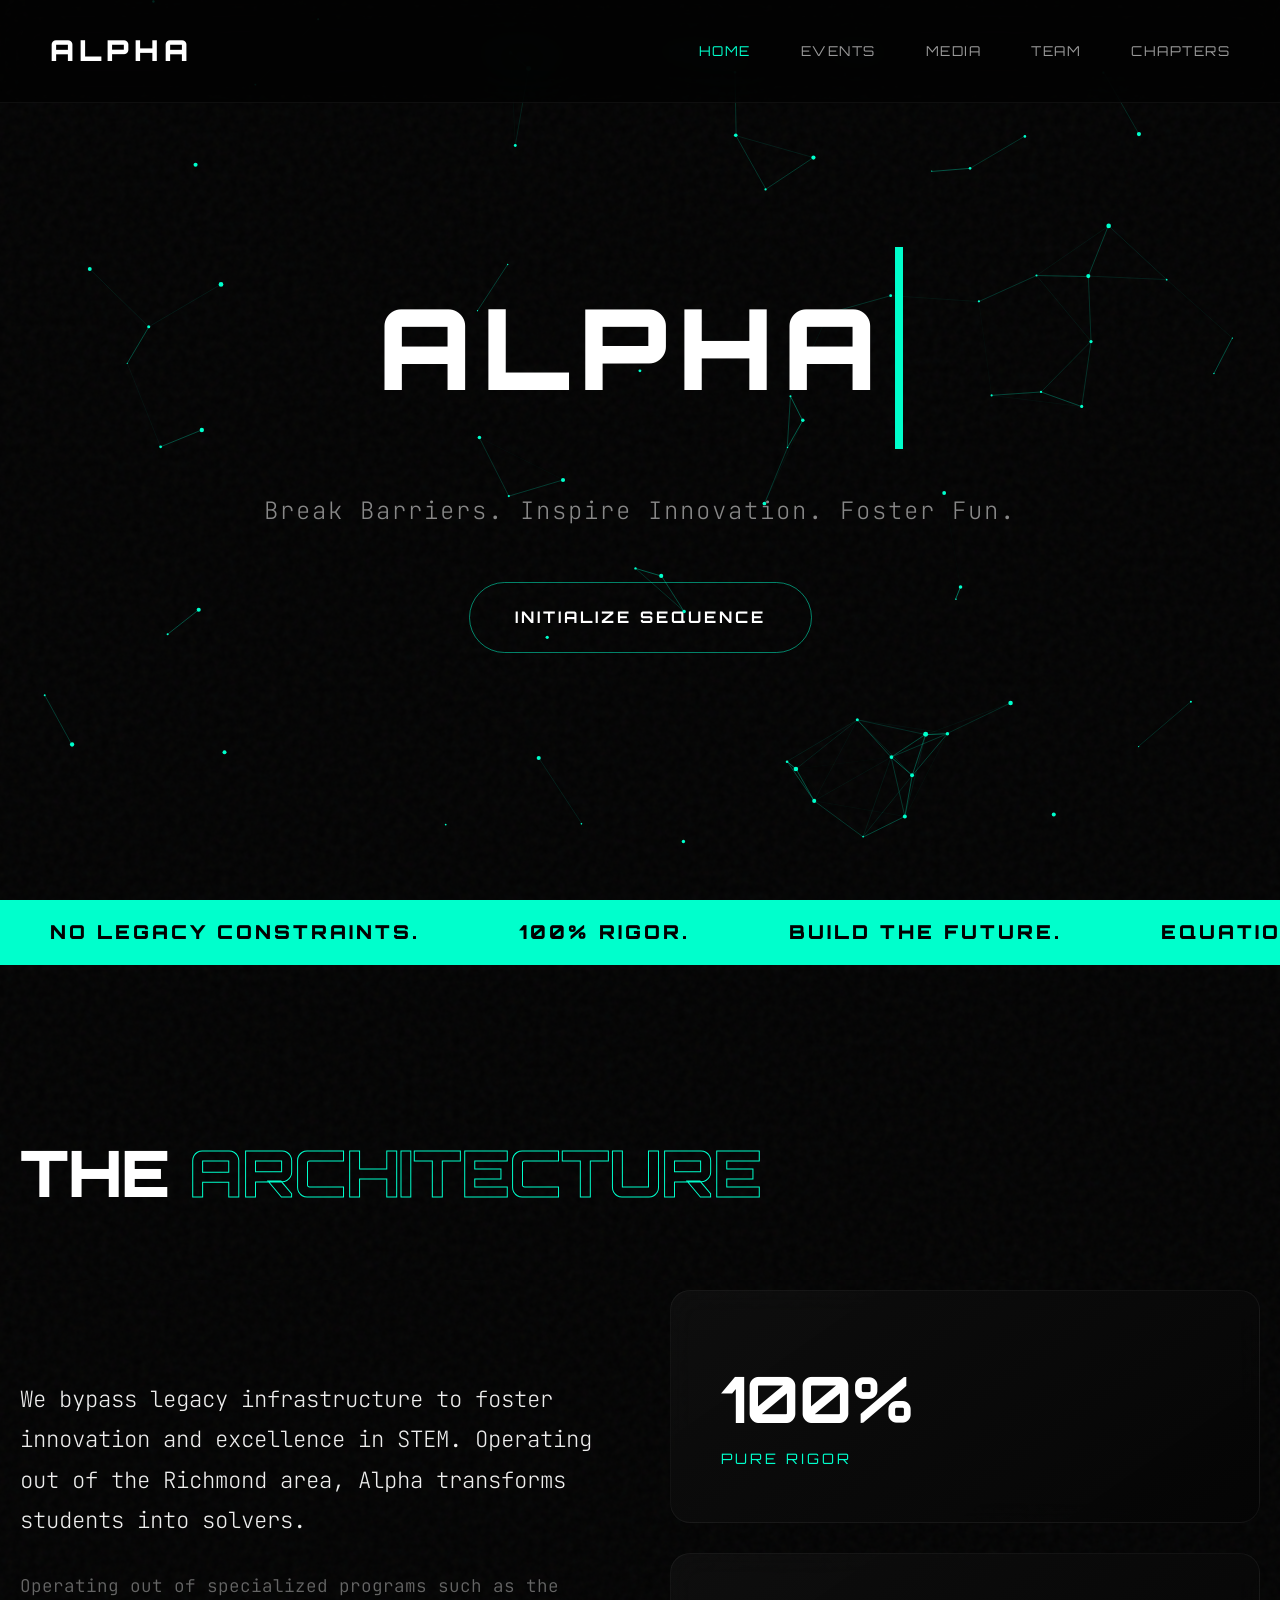
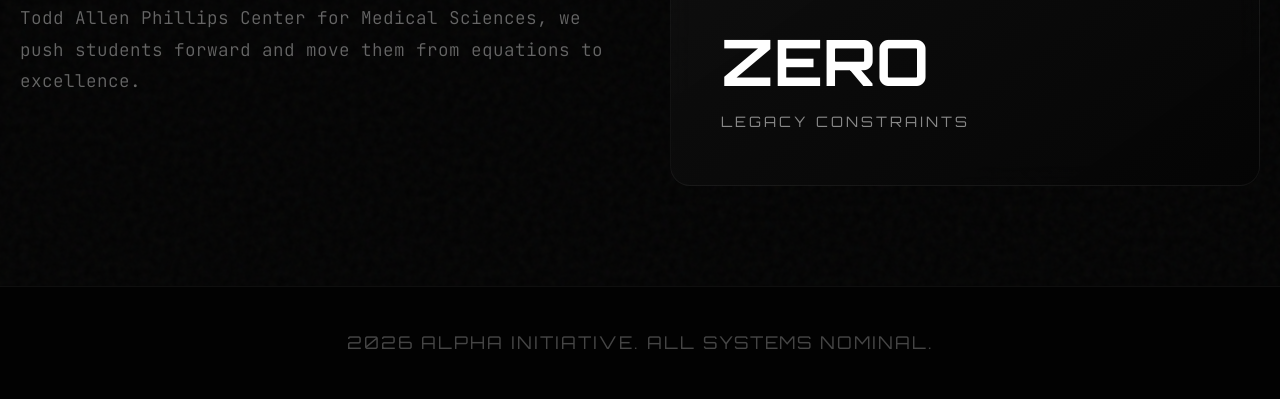
==== commit 06378c29: "Update index.html" ====
--- a/index.html
+++ b/index.html
@@ -11,7 +11,7 @@
     <canvas id="particle-canvas"></canvas>
 
     <nav>
-        <div class="logo"><a href="index.html">ALPHA.</a></div>
+        <div class="logo"><a href="index.html">ALPHA</a></div>
         <div class="nav-links">
             <a href="index.html" class="active">Home</a>
             <a href="events.html">Events</a>
@@ -23,7 +23,7 @@
 
     <header class="hero">
         <div class="hero-content reveal">
-            <h1 class="glitch" data-text="ALPHA">ALPHA</h1>
+            <h1 class="hero-title">ALPHA</h1>
             <p style="font-size: 1.5rem; color: #888; margin: 30px 0 50px; font-weight: 200; letter-spacing: 2px;">
                 Break Barriers. Inspire Innovation. Foster Fun.
             </p>
@@ -46,7 +46,7 @@
 
     <section class="container reveal" style="padding-top: 150px;">
         <h2 class="section-title">THE <span>ARCHITECTURE</span></h2>
-        <div style="display: grid; grid-template-columns: 1fr 1fr; gap: 80px; align-items: center;">
+        <div class="grid-2">
             <div>
                 <p style="font-size: 1.4rem; color: #eee; margin-bottom: 30px; font-weight: 200; line-height: 1.8;">
                     We bypass legacy infrastructure to foster innovation and excellence in STEM. Operating out of the Richmond area, Alpha transforms students into solvers.
--- a/style.css
+++ b/style.css
@@ -1,134 +1,174 @@
 :root {
-    --bg-dark: #050505;
-    --text-light: #f4f4f5;
+    --bg-dark: #020202;
+    --text-light: #ffffff;
+    --text-muted: #e0e0e0; 
     --alpha-green: #00ffcc;
-    --alpha-blue: #0066ff;
+    --alpha-blue: #0044ff;
     --font-heading: 'Orbitron', sans-serif;
     --font-body: 'JetBrains Mono', monospace;
 }
 
+/* Base resets */
 * { margin: 0; padding: 0; box-sizing: border-box; scroll-behavior: smooth; }
 
 body {
-    background-color: var(--bg-dark);
-    color: var(--text-light);
-    font-family: var(--font-body);
-    line-height: 1.6;
-    overflow-x: hidden;
+    background-color: var(--bg-dark); color: var(--text-light);
+    font-family: var(--font-body); line-height: 1.8; overflow-x: hidden;
+    background-image: url("data:image/svg+xml,%3Csvg viewBox='0 0 200 200' xmlns='http://www.w3.org/2000/svg'%3E%3Cfilter id='noiseFilter'%3E%3CfeTurbulence type='fractalNoise' baseFrequency='0.8' numOctaves='3' stitchTiles='stitch'/%3E%3C/filter%3E%3Crect width='100%25' height='100%25' filter='url(%23noiseFilter)' opacity='0.04'/%3E%3C/svg%3E");
 }
 
-/* Particle Canvas */
-#particle-canvas {
-    position: fixed; top: 0; left: 0; width: 100vw; height: 100vh;
-    pointer-events: none; z-index: -1;
+/* Desktop-Only Custom Cursor */
+@media (pointer: fine) {
+    * { cursor: none !important; }
+}
+#custom-cursor {
+    position: fixed; top: 0; left: 0; width: 12px; height: 12px;
+    background-color: var(--alpha-green); border-radius: 50%;
+    pointer-events: none; z-index: 99999; transform: translate(-50%, -50%);
+    transition: width 0.3s cubic-bezier(0.19, 1, 0.22, 1), height 0.3s cubic-bezier(0.19, 1, 0.22, 1), background-color 0.3s;
+    mix-blend-mode: exclusion;
+}
+#custom-cursor.hover { width: 60px; height: 60px; background-color: #fff; }
+
+/* Typography & Layouts */
+p { color: var(--text-muted); font-weight: 300; font-size: 1.1rem; }
+.container { max-width: 1400px; margin: 0 auto; padding: 150px 20px 100px; }
+.section-title { font-family: var(--font-heading); font-size: 4rem; margin-bottom: 60px; letter-spacing: -1px; text-transform: uppercase; font-weight: 900; }
+.section-title span { color: transparent; -webkit-text-stroke: 1px var(--alpha-green); }
+
+.grid-2 { display: grid; grid-template-columns: 1fr 1fr; gap: 60px; align-items: center; }
+.grid-3 { display: grid; grid-template-columns: repeat(auto-fit, minmax(320px, 1fr)); gap: 40px; }
+
+/* Ultra-Glass Navigation */
+nav {
+    display: flex; justify-content: space-between; align-items: center;
+    padding: 25px 50px; background: rgba(2, 2, 2, 0.7);
+    backdrop-filter: blur(25px) saturate(200%); -webkit-backdrop-filter: blur(25px);
+    position: fixed; width: 100%; top: 0; z-index: 100;
+    border-bottom: 1px solid rgba(255, 255, 255, 0.05);
+}
+.logo a { font-family: var(--font-heading); font-weight: 900; font-size: 1.8rem; letter-spacing: 5px; color: var(--text-light); text-decoration: none; }
+.nav-links a {
+    color: #999; text-decoration: none; margin-left: 40px;
+    font-family: var(--font-heading); font-size: 0.85rem; letter-spacing: 1.5px;
+    transition: color 0.4s ease; text-transform: uppercase;
+}
+.nav-links a:hover, .nav-links a.active { color: var(--alpha-green); }
+
+/* Hero Section */
+.hero { height: 100vh; display: flex; align-items: center; justify-content: center; text-align: center; }
+.page-header { height: 60vh; display: flex; align-items: center; justify-content: center; text-align: center; border-bottom: 1px solid rgba(255,255,255,0.05); }
+
+/* NEW: The Premium Typewriter Effect */
+.hero-title {
+    font-family: var(--font-heading);
+    font-size: 7rem;
+    font-weight: 900;
+    letter-spacing: 10px;
+    color: var(--text-light);
+    display: inline-block;
+    overflow: hidden; /* Hides text before it is "typed" */
+    white-space: nowrap; /* Prevents text from wrapping */
+    border-right: 8px solid var(--alpha-green); /* The blinking cursor */
+    max-width: 0; /* Starts at zero width */
+    
+    /* Animation triggers typing effect over 1.2s, and cursor blink infinitely */
+    animation: type-in 1.2s cubic-bezier(0.4, 0, 0.2, 1) 0.5s forwards, cursor-blink 0.8s step-end infinite;
+    padding-right: 8px; /* Keeps cursor from hugging the text too tight */
 }
 
-/* Navigation - Glassmorphism */
-nav {
-    display: flex; justify-content: space-between; align-items: center;
-    padding: 20px 50px; background: rgba(5, 5, 5, 0.7);
-    backdrop-filter: blur(15px); -webkit-backdrop-filter: blur(15px);
-    position: fixed; width: 100%; top: 0; z-index: 100;
-    border-bottom: 1px solid rgba(0, 255, 204, 0.1);
-    transition: all 0.3s ease;
+@keyframes type-in {
+    0% { max-width: 0; }
+    100% { max-width: 1000px; } /* Expands to reveal the full text */
 }
 
-.logo a {
-    font-family: var(--font-heading); font-weight: 900; font-size: 1.5rem;
-    letter-spacing: 4px; color: var(--alpha-green); text-decoration: none;
+@keyframes cursor-blink {
+    0%, 100% { border-color: transparent; }
+    50% { border-color: var(--alpha-green); }
 }
 
-.nav-links a {
-    color: var(--text-light); text-decoration: none; margin-left: 30px;
-    font-family: var(--font-heading); font-size: 0.9rem;
-    transition: color 0.3s, text-shadow 0.3s; position: relative;
+/* Infinite Marquee */
+.marquee-container {
+    width: 100vw; overflow: hidden; background: var(--alpha-green); color: var(--bg-dark);
+    padding: 15px 0; font-family: var(--font-heading); font-weight: 900; font-size: 1.2rem; letter-spacing: 3px; 
 }
+.marquee-content { display: inline-flex; white-space: nowrap; animation: marquee 20s linear infinite; }
+.marquee-content span { padding: 0 50px; }
+@keyframes marquee { 0% { transform: translate3d(0, 0, 0); } 100% { transform: translate3d(-50%, 0, 0); } }
 
-.nav-links a::after {
-    content: ''; position: absolute; width: 0; height: 2px;
-    bottom: -5px; left: 0; background-color: var(--alpha-blue);
-    transition: width 0.3s ease;
+/* Magnetic Buttons */
+.btn-primary, .btn-secondary, .btn-magnetic {
+    display: inline-flex; justify-content: center; align-items: center;
+    padding: 20px 45px; font-family: var(--font-heading);
+    text-decoration: none; font-weight: bold; letter-spacing: 3px; text-transform: uppercase;
+    background: transparent; color: var(--text-light); border: 1px solid rgba(0, 255, 204, 0.5);
+    border-radius: 50px; position: relative; overflow: hidden; 
+    transition: color 0.4s ease, border-color 0.4s ease; will-change: transform; 
 }
+.btn-primary::before, .btn-secondary::before, .btn-magnetic::before {
+    content: ''; position: absolute; top: 100%; left: 0; width: 100%; height: 100%;
+    background: var(--alpha-green); transition: transform 0.5s cubic-bezier(0.19, 1, 0.22, 1); z-index: -1; border-radius: 50px;
+}
+.btn-primary:hover::before, .btn-secondary:hover::before, .btn-magnetic:hover::before { transform: translateY(-100%); }
+.btn-primary:hover, .btn-secondary:hover, .btn-magnetic:hover { color: var(--bg-dark); border-color: var(--alpha-green); }
 
-.nav-links a:hover::after, .nav-links a.active::after { width: 100%; }
-.nav-links a:hover, .nav-links a.active { color: var(--alpha-blue); text-shadow: 0 0 10px rgba(0, 102, 255, 0.5); }
-
-/* Global Sections */
-.container { max-width: 1200px; margin: 0 auto; padding: 120px 20px 80px; }
-.section-title { font-family: var(--font-heading); font-size: 3rem; margin-bottom: 50px; letter-spacing: 2px; text-transform: uppercase;}
-.section-title span { color: var(--alpha-blue); }
-
-/* Headers & Parallax */
-.parallax-bg {
-    background-image: linear-gradient(rgba(5, 5, 5, 0.7), rgba(5, 5, 5, 0.9)), url('https://images.unsplash.com/photo-1451187580459-43490279c0fa?q=80&w=2072&auto=format&fit=crop');
-    background-attachment: fixed; background-position: center; background-size: cover;
+/* 3D Glass Cards & Media */
+.card {
+    background: linear-gradient(145deg, rgba(20,20,20,0.6) 0%, rgba(5,5,5,0.9) 100%);
+    border: 1px solid rgba(255, 255, 255, 0.05); padding: 50px; border-radius: 20px; 
+    backdrop-filter: blur(15px); transition: border-color 0.4s ease; transform-style: preserve-3d;
 }
-.page-header {
-    height: 60vh; display: flex; align-items: center; justify-content: center;
-    text-align: center; border-bottom: 1px solid rgba(255,255,255,0.05);
-}
-.hero { height: 100vh; display: flex; align-items: center; justify-content: center; text-align: center; }
-
-/* Glitch Effect */
-.glitch { position: relative; color: white; font-family: var(--font-heading); font-size: 5rem; font-weight: 900; letter-spacing: 5px; text-shadow: 0 0 20px rgba(0, 255, 204, 0.5); }
-.glitch::before, .glitch::after { content: attr(data-text); position: absolute; top: 0; left: 0; width: 100%; height: 100%; }
-.glitch::before { left: 2px; text-shadow: -2px 0 var(--alpha-green); clip: rect(24px, 550px, 90px, 0); animation: glitch-anim-2 3s infinite linear alternate-reverse; }
-.glitch::after { left: -2px; text-shadow: -2px 0 var(--alpha-blue); clip: rect(85px, 550px, 140px, 0); animation: glitch-anim 2.5s infinite linear alternate-reverse; }
-@keyframes glitch-anim { 0% { clip: rect(11px, 9999px, 86px, 0); } 20% { clip: rect(66px, 9999px, 11px, 0); } 40% { clip: rect(33px, 9999px, 112px, 0); } 60% { clip: rect(99px, 9999px, 13px, 0); } 80% { clip: rect(18px, 9999px, 101px, 0); } 100% { clip: rect(72px, 9999px, 45px, 0); } }
-@keyframes glitch-anim-2 { 0% { clip: rect(65px, 9999px, 100px, 0); } 20% { clip: rect(10px, 9999px, 50px, 0); } 40% { clip: rect(80px, 9999px, 20px, 0); } 60% { clip: rect(25px, 9999px, 85px, 0); } 80% { clip: rect(95px, 9999px, 15px, 0); } 100% { clip: rect(40px, 9999px, 70px, 0); } }
-
-/* Buttons */
-.btn-primary, .btn-secondary {
-    display: inline-block; padding: 15px 35px; font-family: var(--font-heading);
-    text-decoration: none; font-weight: bold; letter-spacing: 2px; border-radius: 4px;
-    transition: all 0.4s cubic-bezier(0.175, 0.885, 0.32, 1.275); cursor: pointer;
-}
-.btn-primary { background: var(--alpha-green); color: var(--bg-dark); box-shadow: 0 0 15px rgba(0, 255, 204, 0.2); }
-.btn-primary:hover { box-shadow: 0 0 30px rgba(0, 255, 204, 0.8); transform: translateY(-5px) scale(1.05); }
-.btn-secondary { background: transparent; color: var(--alpha-blue); border: 1px solid var(--alpha-blue); }
-.btn-secondary:hover { background: rgba(0, 102, 255, 0.1); box-shadow: 0 0 20px rgba(0, 102, 255, 0.5); transform: translateY(-3px); }
-
-/* Scroll Reveal Classes (Webby UI/UX) */
-.reveal { opacity: 0; transform: translateY(40px); transition: all 1s ease-out; filter: blur(4px); }
-.reveal.active { opacity: 1; transform: translateY(0); filter: blur(0); }
-
-/* Grids */
-.grid-2 { display: grid; grid-template-columns: 1fr 1fr; gap: 50px; align-items: center; }
-.grid-3 { display: grid; grid-template-columns: repeat(auto-fit, minmax(320px, 1fr)); gap: 40px; }
-
-/* Cards & Team */
-.card {
-    background: rgba(15, 15, 15, 0.6); border: 1px solid rgba(255, 255, 255, 0.05);
-    padding: 40px; border-radius: 10px; backdrop-filter: blur(10px);
-    transition: transform 0.4s, border-color 0.4s, box-shadow 0.4s;
-}
-.card:hover { transform: translateY(-10px); border-color: var(--alpha-blue); box-shadow: 0 15px 30px rgba(0, 102, 255, 0.1); }
+.card:hover { border-color: rgba(0, 255, 204, 0.2); }
+.card > * { transform: translateZ(30px); }
+.card.no-tilt > * { transform: none; }
 .card-date { color: var(--alpha-green); font-family: var(--font-heading); font-size: 0.9rem; margin-bottom: 15px; letter-spacing: 2px; }
 
 .team-member { text-align: center; }
-.team-avatar {
-    width: 180px; height: 180px; margin: 0 auto 25px auto; border-radius: 50%;
-    border: 3px solid transparent; background-color: #111;
-    background-size: cover; background-position: center;
-    transition: all 0.4s ease; filter: grayscale(50%);
-}
+.team-avatar { width: 180px; height: 180px; margin: 0 auto 25px auto; border-radius: 50%; border: 3px solid transparent; background-color: #111; background-size: cover; background-position: center; transition: all 0.4s ease; filter: grayscale(50%); }
 .team-member:hover .team-avatar { border-color: var(--alpha-green); filter: grayscale(0%); transform: scale(1.05); box-shadow: 0 0 25px rgba(0, 255, 204, 0.3); }
-.team-member h4 { font-family: var(--font-heading); font-size: 1.3rem; margin-bottom: 5px; }
 .role { color: var(--alpha-green); font-size: 0.9rem; text-transform: uppercase; letter-spacing: 1px; margin-bottom: 15px;}
-.bio { font-size: 0.9em; color: #aaa; }
 
-/* Media Gallery */
 .media-gallery { display: grid; grid-template-columns: repeat(auto-fit, minmax(300px, 1fr)); gap: 20px; }
-.media-item { height: 250px; background: #111; border-radius: 8px; overflow: hidden; position: relative; cursor: pointer; }
+.media-item { height: 250px; background: #111; border-radius: 8px; overflow: hidden; position: relative; }
 .media-item img { width: 100%; height: 100%; object-fit: cover; transition: transform 0.5s ease; filter: brightness(0.7); }
 .media-item:hover img { transform: scale(1.1); filter: brightness(1); }
 
-/* Forms */
-.form-group { margin-bottom: 25px; }
-.form-group input, .form-group textarea {
-    width: 100%; padding: 15px; background: rgba(255,255,255,0.05); border: 1px solid #333;
-    color: white; font-family: var(--font-body); border-radius: 5px; transition: border 0.3s;
+/* Premium Floating Forms */
+.premium-form .form-group { position: relative; margin-bottom: 40px; }
+.premium-form input, .premium-form textarea { width: 100%; padding: 10px 0; background: transparent; border: none; border-bottom: 2px solid rgba(255,255,255,0.1); color: var(--text-light); font-family: var(--font-body); font-size: 1.1rem; transition: border-color 0.4s ease; resize: none; border-radius: 0; }
+.premium-form input:focus, .premium-form textarea:focus { outline: none; border-bottom-color: var(--alpha-green); }
+.premium-form label { position: absolute; top: 10px; left: 0; color: #777; font-family: var(--font-heading); font-size: 1rem; letter-spacing: 1px; pointer-events: none; transition: all 0.3s cubic-bezier(0.19, 1, 0.22, 1); }
+.premium-form input:focus ~ label, .premium-form input:valid ~ label, .premium-form textarea:focus ~ label, .premium-form textarea:valid ~ label { top: -20px; font-size: 0.75rem; color: var(--alpha-green); }
+
+/* Reveal & Particle Base */
+.reveal { opacity: 0; transform: translateY(40px); transition: all 1s cubic-bezier(0.19, 1, 0.22, 1); }
+.reveal.active { opacity: 1; transform: translateY(0); }
+#particle-canvas { position: fixed; top: 0; left: 0; width: 100vw; height: 100vh; z-index: -1; pointer-events: none; }
+footer { text-align: center; padding: 40px; background: #020202; border-top: 1px solid rgba(255,255,255,0.05); font-family: var(--font-heading); font-size: 0.9rem; color: #555; }
+
+/* =========================================
+   MOBILE OPTIMIZATION
+   ========================================= */
+@media (max-width: 900px) {
+    .grid-2, .grid-3 { grid-template-columns: 1fr; gap: 40px; }
 }
-.form-group input:focus, .form-group textarea:focus { outline: none; border-color: var(--alpha-green); }
 
-footer { text-align: center; padding: 40px; background: #020202; border-top: 1px solid rgba(255,255,255,0.05); font-family: var(--font-heading); font-size: 0.9rem; color: #555; }
+@media (max-width: 768px) {
+    nav { padding: 15px; flex-direction: column; gap: 15px; }
+    .nav-links { display: flex; flex-wrap: wrap; justify-content: center; gap: 15px; }
+    .nav-links a { margin: 0; font-size: 0.75rem; }
+    .hero-title { font-size: 4rem; letter-spacing: 5px; } /* Shrunk for mobile */
+    .section-title { font-size: 2.2rem; margin-bottom: 30px; line-height: 1.2; }
+    p { font-size: 1rem; }
+    .container { padding: 120px 20px 60px; }
+    .card { padding: 30px; }
+    .hero p { font-size: 1.1rem !important; }
+    .card > * { transform: none !important; }
+    .card:hover { transform: none !important; }
+}
+
+@media (hover: none) and (pointer: coarse) {
+    #custom-cursor { display: none !important; }
+    * { cursor: auto !important; }
+    .btn-magnetic:hover { transform: none !important; }
+}
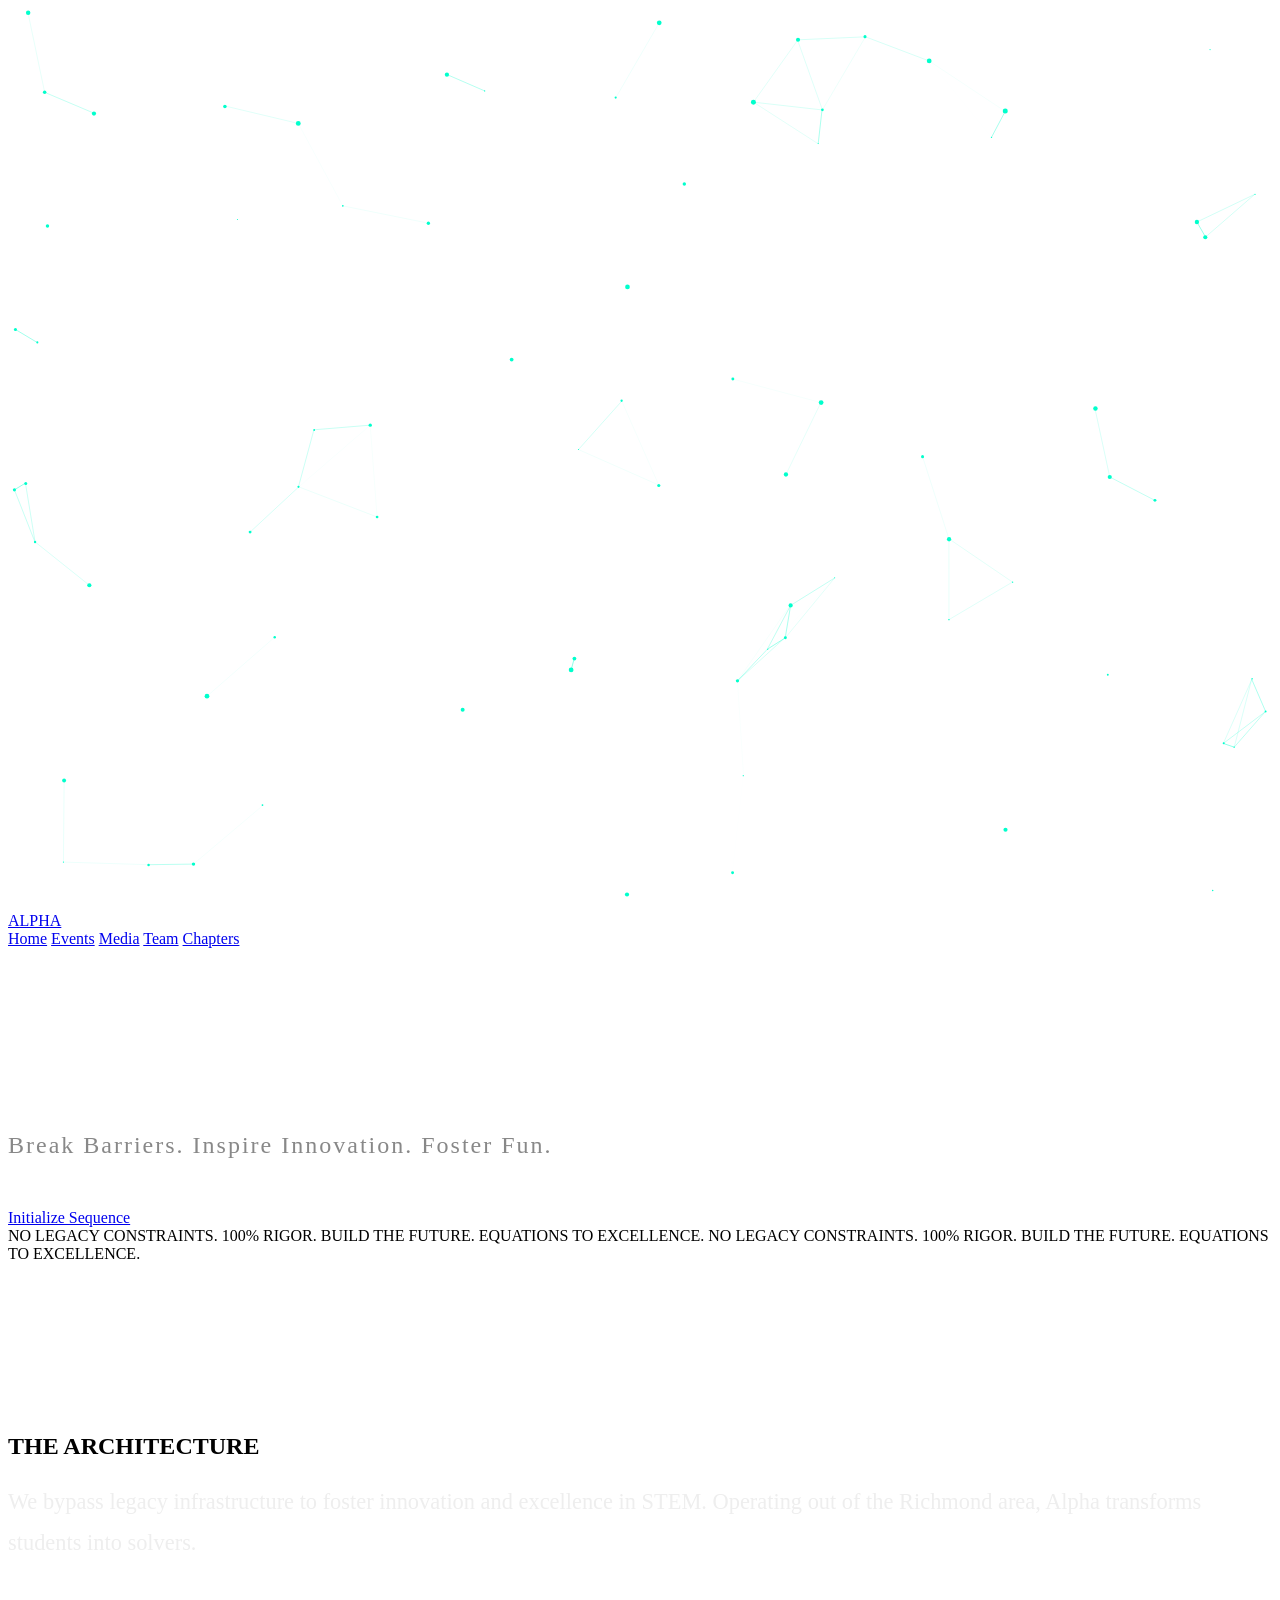
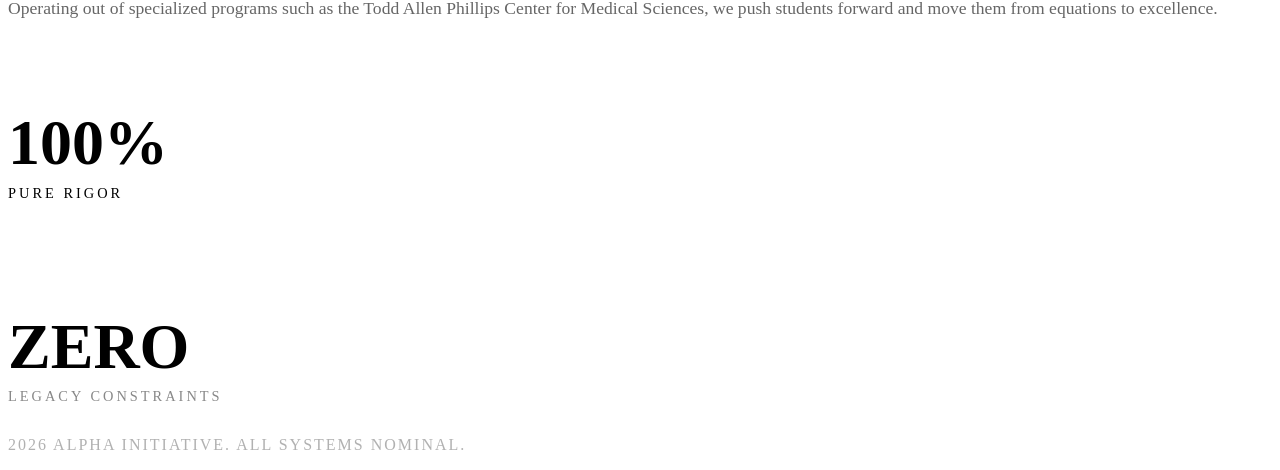
==== commit 85d16f28: "Update index.html" ====
--- a/index.html
+++ b/index.html
@@ -23,7 +23,7 @@
 
     <header class="hero">
         <div class="hero-content reveal">
-            <h1 class="hero-title">ALPHA</h1>
+            <h1 class="hero-title" id="typewriter"></h1>
             <p style="font-size: 1.5rem; color: #888; margin: 30px 0 50px; font-weight: 200; letter-spacing: 2px;">
                 Break Barriers. Inspire Innovation. Foster Fun.
             </p>
--- a/style.css
+++ b/style.css
@@ -1,64 +1,3 @@
-:root {
-    --bg-dark: #020202;
-    --text-light: #ffffff;
-    --text-muted: #e0e0e0; 
-    --alpha-green: #00ffcc;
-    --alpha-blue: #0044ff;
-    --font-heading: 'Orbitron', sans-serif;
-    --font-body: 'JetBrains Mono', monospace;
-}
-
-/* Base resets */
-* { margin: 0; padding: 0; box-sizing: border-box; scroll-behavior: smooth; }
-
-body {
-    background-color: var(--bg-dark); color: var(--text-light);
-    font-family: var(--font-body); line-height: 1.8; overflow-x: hidden;
-    background-image: url("data:image/svg+xml,%3Csvg viewBox='0 0 200 200' xmlns='http://www.w3.org/2000/svg'%3E%3Cfilter id='noiseFilter'%3E%3CfeTurbulence type='fractalNoise' baseFrequency='0.8' numOctaves='3' stitchTiles='stitch'/%3E%3C/filter%3E%3Crect width='100%25' height='100%25' filter='url(%23noiseFilter)' opacity='0.04'/%3E%3C/svg%3E");
-}
-
-/* Desktop-Only Custom Cursor */
-@media (pointer: fine) {
-    * { cursor: none !important; }
-}
-#custom-cursor {
-    position: fixed; top: 0; left: 0; width: 12px; height: 12px;
-    background-color: var(--alpha-green); border-radius: 50%;
-    pointer-events: none; z-index: 99999; transform: translate(-50%, -50%);
-    transition: width 0.3s cubic-bezier(0.19, 1, 0.22, 1), height 0.3s cubic-bezier(0.19, 1, 0.22, 1), background-color 0.3s;
-    mix-blend-mode: exclusion;
-}
-#custom-cursor.hover { width: 60px; height: 60px; background-color: #fff; }
-
-/* Typography & Layouts */
-p { color: var(--text-muted); font-weight: 300; font-size: 1.1rem; }
-.container { max-width: 1400px; margin: 0 auto; padding: 150px 20px 100px; }
-.section-title { font-family: var(--font-heading); font-size: 4rem; margin-bottom: 60px; letter-spacing: -1px; text-transform: uppercase; font-weight: 900; }
-.section-title span { color: transparent; -webkit-text-stroke: 1px var(--alpha-green); }
-
-.grid-2 { display: grid; grid-template-columns: 1fr 1fr; gap: 60px; align-items: center; }
-.grid-3 { display: grid; grid-template-columns: repeat(auto-fit, minmax(320px, 1fr)); gap: 40px; }
-
-/* Ultra-Glass Navigation */
-nav {
-    display: flex; justify-content: space-between; align-items: center;
-    padding: 25px 50px; background: rgba(2, 2, 2, 0.7);
-    backdrop-filter: blur(25px) saturate(200%); -webkit-backdrop-filter: blur(25px);
-    position: fixed; width: 100%; top: 0; z-index: 100;
-    border-bottom: 1px solid rgba(255, 255, 255, 0.05);
-}
-.logo a { font-family: var(--font-heading); font-weight: 900; font-size: 1.8rem; letter-spacing: 5px; color: var(--text-light); text-decoration: none; }
-.nav-links a {
-    color: #999; text-decoration: none; margin-left: 40px;
-    font-family: var(--font-heading); font-size: 0.85rem; letter-spacing: 1.5px;
-    transition: color 0.4s ease; text-transform: uppercase;
-}
-.nav-links a:hover, .nav-links a.active { color: var(--alpha-green); }
-
-/* Hero Section */
-.hero { height: 100vh; display: flex; align-items: center; justify-content: center; text-align: center; }
-.page-header { height: 60vh; display: flex; align-items: center; justify-content: center; text-align: center; border-bottom: 1px solid rgba(255,255,255,0.05); }
-
 /* NEW: The Premium Typewriter Effect */
 .hero-title {
     font-family: var(--font-heading);
@@ -66,20 +5,29 @@
     font-weight: 900;
     letter-spacing: 10px;
     color: var(--text-light);
+    
     display: inline-block;
-    overflow: hidden; /* Hides text before it is "typed" */
-    white-space: nowrap; /* Prevents text from wrapping */
-    border-right: 8px solid var(--alpha-green); /* The blinking cursor */
-    max-width: 0; /* Starts at zero width */
+    overflow: hidden; 
+    white-space: nowrap; 
+    border-right: 8px solid var(--alpha-green); /* The cursor */
+    width: 0; 
     
-    /* Animation triggers typing effect over 1.2s, and cursor blink infinitely */
-    animation: type-in 1.2s cubic-bezier(0.4, 0, 0.2, 1) 0.5s forwards, cursor-blink 0.8s step-end infinite;
-    padding-right: 8px; /* Keeps cursor from hugging the text too tight */
+    /* 1. type-in: Animates width in exactly 5 steps (for 5 letters A-L-P-H-A)
+      2. cursor-blink: Blinks the cursor a few times while it types
+      3. hide-cursor: Triggers after 2 seconds to permanently hide the cursor
+    */
+    animation: 
+        type-in 1s steps(5, end) 0.5s forwards, 
+        cursor-blink 0.4s step-end 5 forwards,
+        hide-cursor 0s forwards 2.2s;
+    
+    padding-right: 8px; 
 }
 
 @keyframes type-in {
-    0% { max-width: 0; }
-    100% { max-width: 1000px; } /* Expands to reveal the full text */
+    0% { width: 0; }
+    /* 6.5ch perfectly fits the 5 wide Orbitron letters + the 10px letter spacing */
+    100% { width: 6.5ch; } 
 }
 
 @keyframes cursor-blink {
@@ -87,88 +35,6 @@
     50% { border-color: var(--alpha-green); }
 }
 
-/* Infinite Marquee */
-.marquee-container {
-    width: 100vw; overflow: hidden; background: var(--alpha-green); color: var(--bg-dark);
-    padding: 15px 0; font-family: var(--font-heading); font-weight: 900; font-size: 1.2rem; letter-spacing: 3px; 
+@keyframes hide-cursor {
+    to { border-right-color: transparent; border-right-width: 0; }
 }
-.marquee-content { display: inline-flex; white-space: nowrap; animation: marquee 20s linear infinite; }
-.marquee-content span { padding: 0 50px; }
-@keyframes marquee { 0% { transform: translate3d(0, 0, 0); } 100% { transform: translate3d(-50%, 0, 0); } }
-
-/* Magnetic Buttons */
-.btn-primary, .btn-secondary, .btn-magnetic {
-    display: inline-flex; justify-content: center; align-items: center;
-    padding: 20px 45px; font-family: var(--font-heading);
-    text-decoration: none; font-weight: bold; letter-spacing: 3px; text-transform: uppercase;
-    background: transparent; color: var(--text-light); border: 1px solid rgba(0, 255, 204, 0.5);
-    border-radius: 50px; position: relative; overflow: hidden; 
-    transition: color 0.4s ease, border-color 0.4s ease; will-change: transform; 
-}
-.btn-primary::before, .btn-secondary::before, .btn-magnetic::before {
-    content: ''; position: absolute; top: 100%; left: 0; width: 100%; height: 100%;
-    background: var(--alpha-green); transition: transform 0.5s cubic-bezier(0.19, 1, 0.22, 1); z-index: -1; border-radius: 50px;
-}
-.btn-primary:hover::before, .btn-secondary:hover::before, .btn-magnetic:hover::before { transform: translateY(-100%); }
-.btn-primary:hover, .btn-secondary:hover, .btn-magnetic:hover { color: var(--bg-dark); border-color: var(--alpha-green); }
-
-/* 3D Glass Cards & Media */
-.card {
-    background: linear-gradient(145deg, rgba(20,20,20,0.6) 0%, rgba(5,5,5,0.9) 100%);
-    border: 1px solid rgba(255, 255, 255, 0.05); padding: 50px; border-radius: 20px; 
-    backdrop-filter: blur(15px); transition: border-color 0.4s ease; transform-style: preserve-3d;
-}
-.card:hover { border-color: rgba(0, 255, 204, 0.2); }
-.card > * { transform: translateZ(30px); }
-.card.no-tilt > * { transform: none; }
-.card-date { color: var(--alpha-green); font-family: var(--font-heading); font-size: 0.9rem; margin-bottom: 15px; letter-spacing: 2px; }
-
-.team-member { text-align: center; }
-.team-avatar { width: 180px; height: 180px; margin: 0 auto 25px auto; border-radius: 50%; border: 3px solid transparent; background-color: #111; background-size: cover; background-position: center; transition: all 0.4s ease; filter: grayscale(50%); }
-.team-member:hover .team-avatar { border-color: var(--alpha-green); filter: grayscale(0%); transform: scale(1.05); box-shadow: 0 0 25px rgba(0, 255, 204, 0.3); }
-.role { color: var(--alpha-green); font-size: 0.9rem; text-transform: uppercase; letter-spacing: 1px; margin-bottom: 15px;}
-
-.media-gallery { display: grid; grid-template-columns: repeat(auto-fit, minmax(300px, 1fr)); gap: 20px; }
-.media-item { height: 250px; background: #111; border-radius: 8px; overflow: hidden; position: relative; }
-.media-item img { width: 100%; height: 100%; object-fit: cover; transition: transform 0.5s ease; filter: brightness(0.7); }
-.media-item:hover img { transform: scale(1.1); filter: brightness(1); }
-
-/* Premium Floating Forms */
-.premium-form .form-group { position: relative; margin-bottom: 40px; }
-.premium-form input, .premium-form textarea { width: 100%; padding: 10px 0; background: transparent; border: none; border-bottom: 2px solid rgba(255,255,255,0.1); color: var(--text-light); font-family: var(--font-body); font-size: 1.1rem; transition: border-color 0.4s ease; resize: none; border-radius: 0; }
-.premium-form input:focus, .premium-form textarea:focus { outline: none; border-bottom-color: var(--alpha-green); }
-.premium-form label { position: absolute; top: 10px; left: 0; color: #777; font-family: var(--font-heading); font-size: 1rem; letter-spacing: 1px; pointer-events: none; transition: all 0.3s cubic-bezier(0.19, 1, 0.22, 1); }
-.premium-form input:focus ~ label, .premium-form input:valid ~ label, .premium-form textarea:focus ~ label, .premium-form textarea:valid ~ label { top: -20px; font-size: 0.75rem; color: var(--alpha-green); }
-
-/* Reveal & Particle Base */
-.reveal { opacity: 0; transform: translateY(40px); transition: all 1s cubic-bezier(0.19, 1, 0.22, 1); }
-.reveal.active { opacity: 1; transform: translateY(0); }
-#particle-canvas { position: fixed; top: 0; left: 0; width: 100vw; height: 100vh; z-index: -1; pointer-events: none; }
-footer { text-align: center; padding: 40px; background: #020202; border-top: 1px solid rgba(255,255,255,0.05); font-family: var(--font-heading); font-size: 0.9rem; color: #555; }
-
-/* =========================================
-   MOBILE OPTIMIZATION
-   ========================================= */
-@media (max-width: 900px) {
-    .grid-2, .grid-3 { grid-template-columns: 1fr; gap: 40px; }
-}
-
-@media (max-width: 768px) {
-    nav { padding: 15px; flex-direction: column; gap: 15px; }
-    .nav-links { display: flex; flex-wrap: wrap; justify-content: center; gap: 15px; }
-    .nav-links a { margin: 0; font-size: 0.75rem; }
-    .hero-title { font-size: 4rem; letter-spacing: 5px; } /* Shrunk for mobile */
-    .section-title { font-size: 2.2rem; margin-bottom: 30px; line-height: 1.2; }
-    p { font-size: 1rem; }
-    .container { padding: 120px 20px 60px; }
-    .card { padding: 30px; }
-    .hero p { font-size: 1.1rem !important; }
-    .card > * { transform: none !important; }
-    .card:hover { transform: none !important; }
-}
-
-@media (hover: none) and (pointer: coarse) {
-    #custom-cursor { display: none !important; }
-    * { cursor: auto !important; }
-    .btn-magnetic:hover { transform: none !important; }
-}
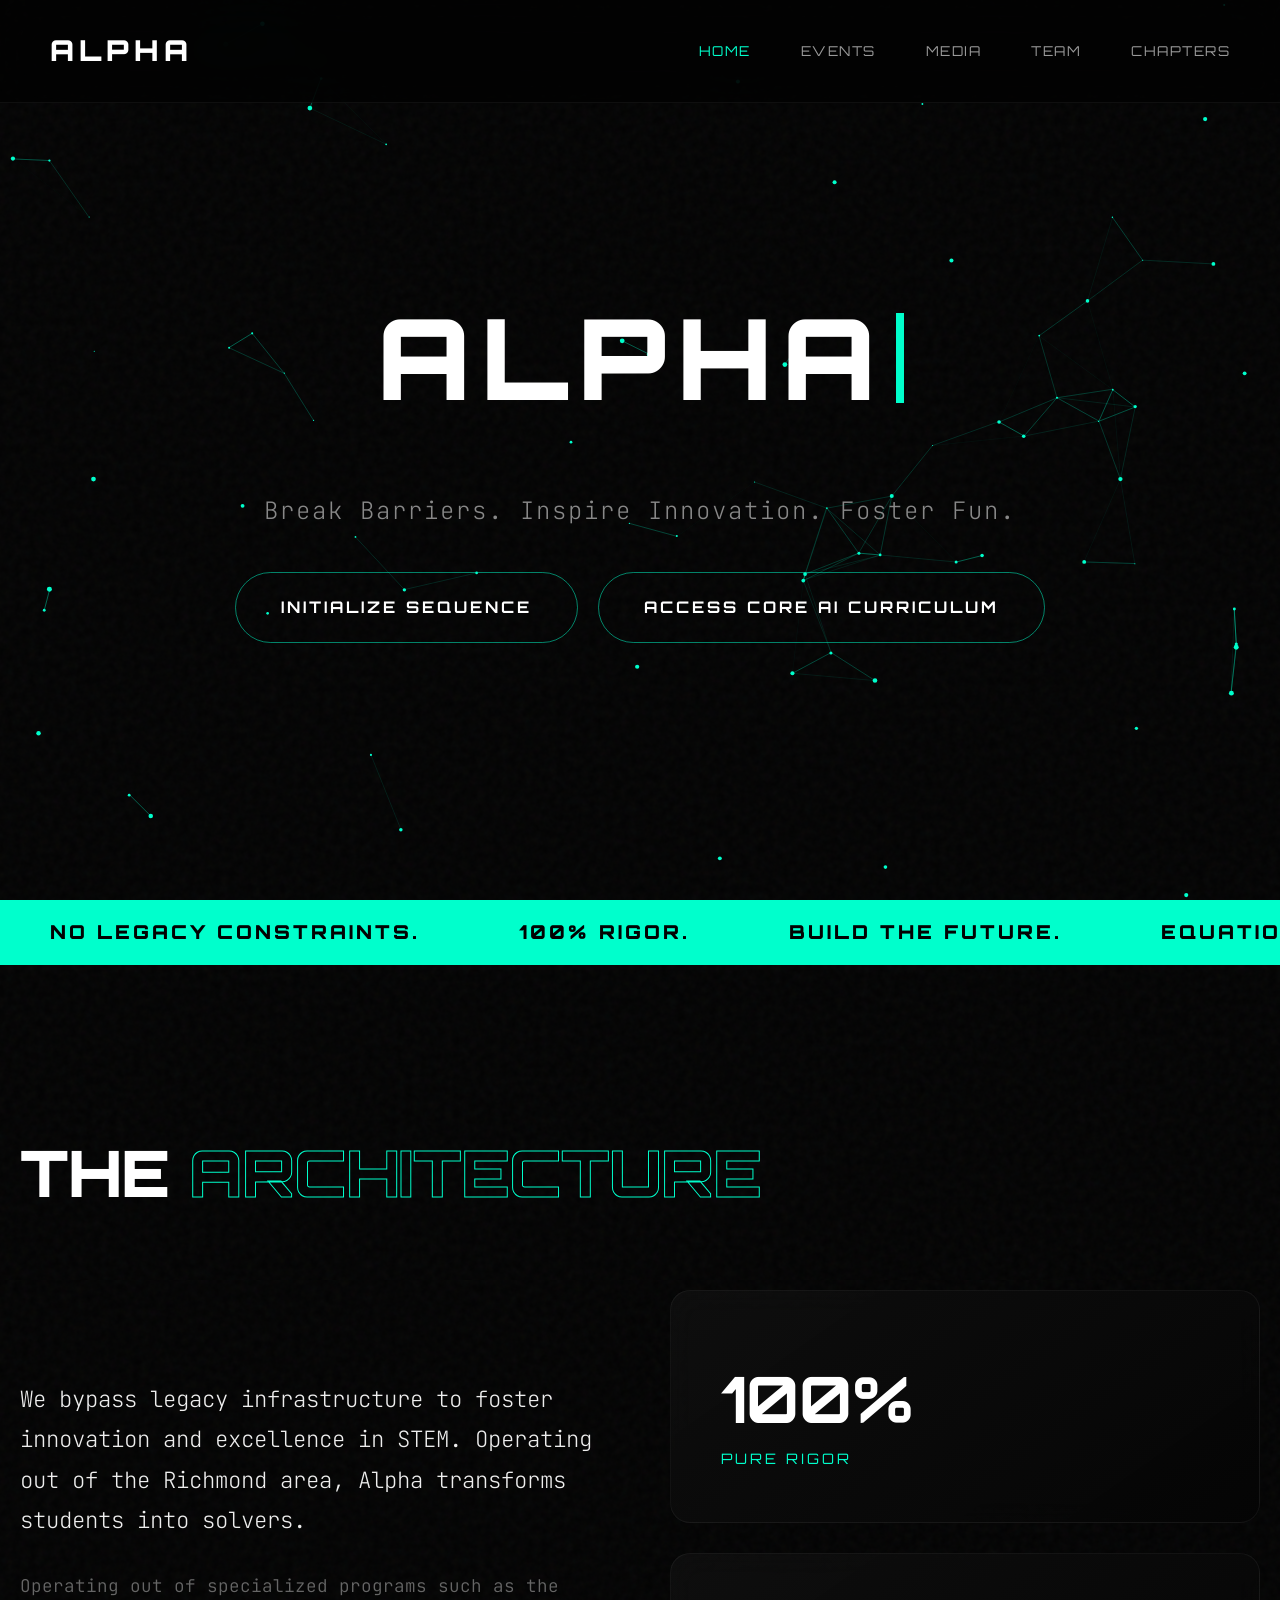
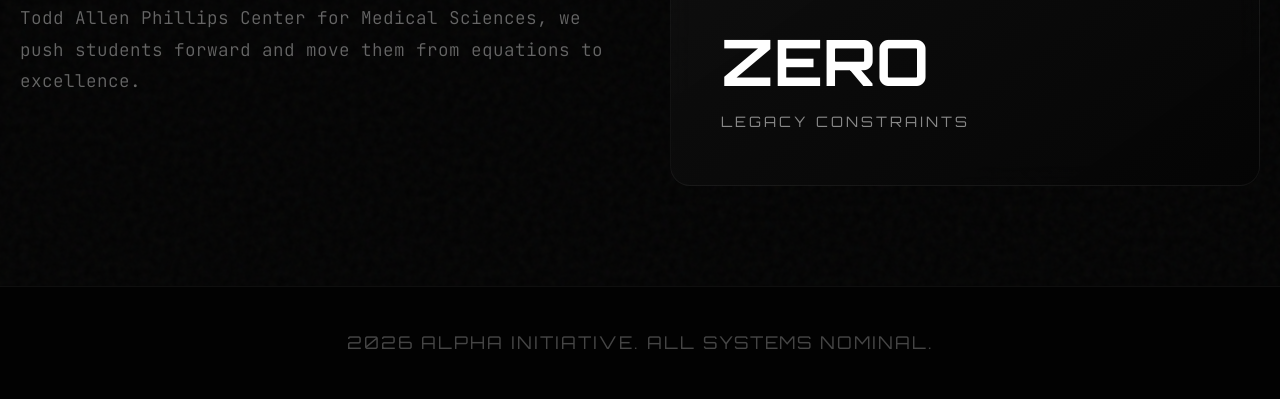
==== commit 8de9dc80: "Update index.html" ====
--- a/index.html
+++ b/index.html
@@ -8,6 +8,8 @@
     <link rel="stylesheet" href="style.css">
 </head>
 <body>
+    <div id="custom-cursor"></div>
+    
     <canvas id="particle-canvas"></canvas>
 
     <nav>
@@ -24,10 +26,14 @@
     <header class="hero">
         <div class="hero-content reveal">
             <h1 class="hero-title" id="typewriter"></h1>
-            <p style="font-size: 1.5rem; color: #888; margin: 30px 0 50px; font-weight: 200; letter-spacing: 2px;">
+            <p style="font-size: 1.5rem; color: #888; margin: 30px 0 40px; font-weight: 200; letter-spacing: 2px;">
                 Break Barriers. Inspire Innovation. Foster Fun.
             </p>
-            <a href="events.html" class="btn-primary">Initialize Sequence</a>
+            
+            <div class="hero-cta-group" style="display: flex; gap: 20px; justify-content: center; align-items: center; flex-wrap: wrap;">
+                <a href="events.html" class="btn-primary">Initialize Sequence</a>
+                <a href="https://docs.google.com/presentation/d/1ZZpei3GtcEJ-VkaE0xXoMm5KFp9yfO8BPyBYFrNriW4/edit" target="_blank" class="btn-secondary">Access Core AI Curriculum</a>
+            </div>
         </div>
     </header>
 
--- a/style.css
+++ b/style.css
@@ -1,40 +1,173 @@
-/* NEW: The Premium Typewriter Effect */
+:root {
+    --bg-dark: #020202;
+    --text-light: #ffffff;
+    --text-muted: #e0e0e0; 
+    --alpha-green: #00ffcc;
+    --alpha-blue: #0044ff;
+    --font-heading: 'Orbitron', sans-serif;
+    --font-body: 'JetBrains Mono', monospace;
+}
+
+/* Base resets */
+* { margin: 0; padding: 0; box-sizing: border-box; scroll-behavior: smooth; }
+
+body {
+    background-color: var(--bg-dark); color: var(--text-light);
+    font-family: var(--font-body); line-height: 1.8; overflow-x: hidden;
+    background-image: url("data:image/svg+xml,%3Csvg viewBox='0 0 200 200' xmlns='http://www.w3.org/2000/svg'%3E%3Cfilter id='noiseFilter'%3E%3CfeTurbulence type='fractalNoise' baseFrequency='0.8' numOctaves='3' stitchTiles='stitch'/%3E%3C/filter%3E%3Crect width='100%25' height='100%25' filter='url(%23noiseFilter)' opacity='0.04'/%3E%3C/svg%3E");
+}
+
+/* Desktop-Only Custom Cursor */
+@media (pointer: fine) {
+    * { cursor: none !important; }
+}
+#custom-cursor {
+    position: fixed; top: 0; left: 0; width: 12px; height: 12px;
+    background-color: var(--alpha-green); border-radius: 50%;
+    pointer-events: none; z-index: 99999; transform: translate(-50%, -50%);
+    transition: width 0.3s cubic-bezier(0.19, 1, 0.22, 1), height 0.3s cubic-bezier(0.19, 1, 0.22, 1), background-color 0.3s;
+    mix-blend-mode: exclusion;
+}
+#custom-cursor.hover { width: 60px; height: 60px; background-color: #fff; }
+
+/* Typography & Layouts */
+p { color: var(--text-muted); font-weight: 300; font-size: 1.1rem; }
+.container { max-width: 1400px; margin: 0 auto; padding: 150px 20px 100px; }
+.section-title { font-family: var(--font-heading); font-size: 4rem; margin-bottom: 60px; letter-spacing: -1px; text-transform: uppercase; font-weight: 900; }
+.section-title span { color: transparent; -webkit-text-stroke: 1px var(--alpha-green); }
+
+.grid-2 { display: grid; grid-template-columns: 1fr 1fr; gap: 60px; align-items: center; }
+.grid-3 { display: grid; grid-template-columns: repeat(auto-fit, minmax(320px, 1fr)); gap: 40px; }
+
+/* Ultra-Glass Navigation */
+nav {
+    display: flex; justify-content: space-between; align-items: center;
+    padding: 25px 50px; background: rgba(2, 2, 2, 0.7);
+    backdrop-filter: blur(25px) saturate(200%); -webkit-backdrop-filter: blur(25px);
+    position: fixed; width: 100%; top: 0; z-index: 100;
+    border-bottom: 1px solid rgba(255, 255, 255, 0.05);
+}
+.logo a { font-family: var(--font-heading); font-weight: 900; font-size: 1.8rem; letter-spacing: 5px; color: var(--text-light); text-decoration: none; }
+.nav-links a {
+    color: #999; text-decoration: none; margin-left: 40px;
+    font-family: var(--font-heading); font-size: 0.85rem; letter-spacing: 1.5px;
+    transition: color 0.4s ease; text-transform: uppercase;
+}
+.nav-links a:hover, .nav-links a.active { color: var(--alpha-green); }
+
+/* Hero Section */
+.hero { height: 100vh; display: flex; align-items: center; justify-content: center; text-align: center; }
+.page-header { height: 60vh; display: flex; align-items: center; justify-content: center; text-align: center; border-bottom: 1px solid rgba(255,255,255,0.05); }
+
+/* The Authentic JS Typewriter Classes */
 .hero-title {
     font-family: var(--font-heading);
     font-size: 7rem;
     font-weight: 900;
     letter-spacing: 10px;
     color: var(--text-light);
-    
-    display: inline-block;
-    overflow: hidden; 
-    white-space: nowrap; 
-    border-right: 8px solid var(--alpha-green); /* The cursor */
-    width: 0; 
-    
-    /* 1. type-in: Animates width in exactly 5 steps (for 5 letters A-L-P-H-A)
-      2. cursor-blink: Blinks the cursor a few times while it types
-      3. hide-cursor: Triggers after 2 seconds to permanently hide the cursor
-    */
-    animation: 
-        type-in 1s steps(5, end) 0.5s forwards, 
-        cursor-blink 0.4s step-end 5 forwards,
-        hide-cursor 0s forwards 2.2s;
-    
-    padding-right: 8px; 
+    display: inline-flex;
+    align-items: center;
+    justify-content: center;
+    min-height: 1.2em;
 }
 
-@keyframes type-in {
-    0% { width: 0; }
-    /* 6.5ch perfectly fits the 5 wide Orbitron letters + the 10px letter spacing */
-    100% { width: 6.5ch; } 
+.blinking-cursor {
+    display: inline-block;
+    width: 8px;
+    height: 0.8em;
+    background-color: var(--alpha-green);
+    margin-left: 10px;
+    animation: cursor-blink 0.5s step-end infinite;
 }
 
 @keyframes cursor-blink {
-    0%, 100% { border-color: transparent; }
-    50% { border-color: var(--alpha-green); }
+    0%, 100% { opacity: 0; }
+    50% { opacity: 1; }
 }
 
-@keyframes hide-cursor {
-    to { border-right-color: transparent; border-right-width: 0; }
+/* Infinite Marquee */
+.marquee-container {
+    width: 100vw; overflow: hidden; background: var(--alpha-green); color: var(--bg-dark);
+    padding: 15px 0; font-family: var(--font-heading); font-weight: 900; font-size: 1.2rem; letter-spacing: 3px; 
 }
+.marquee-content { display: inline-flex; white-space: nowrap; animation: marquee 20s linear infinite; }
+.marquee-content span { padding: 0 50px; }
+@keyframes marquee { 0% { transform: translate3d(0, 0, 0); } 100% { transform: translate3d(-50%, 0, 0); } }
+
+/* Magnetic Buttons */
+.btn-primary, .btn-secondary, .btn-magnetic {
+    display: inline-flex; justify-content: center; align-items: center;
+    padding: 20px 45px; font-family: var(--font-heading);
+    text-decoration: none; font-weight: bold; letter-spacing: 3px; text-transform: uppercase;
+    background: transparent; color: var(--text-light); border: 1px solid rgba(0, 255, 204, 0.5);
+    border-radius: 50px; position: relative; overflow: hidden; 
+    transition: color 0.4s ease, border-color 0.4s ease; will-change: transform; 
+}
+.btn-primary::before, .btn-secondary::before, .btn-magnetic::before {
+    content: ''; position: absolute; top: 100%; left: 0; width: 100%; height: 100%;
+    background: var(--alpha-green); transition: transform 0.5s cubic-bezier(0.19, 1, 0.22, 1); z-index: -1; border-radius: 50px;
+}
+.btn-primary:hover::before, .btn-secondary:hover::before, .btn-magnetic:hover::before { transform: translateY(-100%); }
+.btn-primary:hover, .btn-secondary:hover, .btn-magnetic:hover { color: var(--bg-dark); border-color: var(--alpha-green); }
+
+/* 3D Glass Cards & Media */
+.card {
+    background: linear-gradient(145deg, rgba(20,20,20,0.6) 0%, rgba(5,5,5,0.9) 100%);
+    border: 1px solid rgba(255, 255, 255, 0.05); padding: 50px; border-radius: 20px; 
+    backdrop-filter: blur(15px); transition: border-color 0.4s ease; transform-style: preserve-3d;
+}
+.card:hover { border-color: rgba(0, 255, 204, 0.2); }
+.card > * { transform: translateZ(30px); }
+.card.no-tilt > * { transform: none; }
+.card-date { color: var(--alpha-green); font-family: var(--font-heading); font-size: 0.9rem; margin-bottom: 15px; letter-spacing: 2px; }
+
+.team-member { text-align: center; }
+.team-avatar { width: 180px; height: 180px; margin: 0 auto 25px auto; border-radius: 50%; border: 3px solid transparent; background-color: #111; background-size: cover; background-position: center; transition: all 0.4s ease; filter: grayscale(50%); }
+.team-member:hover .team-avatar { border-color: var(--alpha-green); filter: grayscale(0%); transform: scale(1.05); box-shadow: 0 0 25px rgba(0, 255, 204, 0.3); }
+.role { color: var(--alpha-green); font-size: 0.9rem; text-transform: uppercase; letter-spacing: 1px; margin-bottom: 15px;}
+
+.media-gallery { display: grid; grid-template-columns: repeat(auto-fit, minmax(300px, 1fr)); gap: 20px; }
+.media-item { height: 250px; background: #111; border-radius: 8px; overflow: hidden; position: relative; }
+.media-item img { width: 100%; height: 100%; object-fit: cover; transition: transform 0.5s ease; filter: brightness(0.7); }
+.media-item:hover img { transform: scale(1.1); filter: brightness(1); }
+
+/* Premium Floating Forms */
+.premium-form .form-group { position: relative; margin-bottom: 40px; }
+.premium-form input, .premium-form textarea { width: 100%; padding: 10px 0; background: transparent; border: none; border-bottom: 2px solid rgba(255,255,255,0.1); color: var(--text-light); font-family: var(--font-body); font-size: 1.1rem; transition: border-color 0.4s ease; resize: none; border-radius: 0; }
+.premium-form input:focus, .premium-form textarea:focus { outline: none; border-bottom-color: var(--alpha-green); }
+.premium-form label { position: absolute; top: 10px; left: 0; color: #777; font-family: var(--font-heading); font-size: 1rem; letter-spacing: 1px; pointer-events: none; transition: all 0.3s cubic-bezier(0.19, 1, 0.22, 1); }
+.premium-form input:focus ~ label, .premium-form input:valid ~ label, .premium-form textarea:focus ~ label, .premium-form textarea:valid ~ label { top: -20px; font-size: 0.75rem; color: var(--alpha-green); }
+
+/* Reveal & Particle Base */
+.reveal { opacity: 0; transform: translateY(40px); transition: all 1s cubic-bezier(0.19, 1, 0.22, 1); }
+.reveal.active { opacity: 1; transform: translateY(0); }
+#particle-canvas { position: fixed; top: 0; left: 0; width: 100vw; height: 100vh; z-index: -1; pointer-events: none; }
+footer { text-align: center; padding: 40px; background: #020202; border-top: 1px solid rgba(255,255,255,0.05); font-family: var(--font-heading); font-size: 0.9rem; color: #555; }
+
+/* =========================================
+   MOBILE OPTIMIZATION
+   ========================================= */
+@media (max-width: 900px) {
+    .grid-2, .grid-3 { grid-template-columns: 1fr; gap: 40px; }
+}
+
+@media (max-width: 768px) {
+    nav { padding: 15px; flex-direction: column; gap: 15px; }
+    .nav-links { display: flex; flex-wrap: wrap; justify-content: center; gap: 15px; }
+    .nav-links a { margin: 0; font-size: 0.75rem; }
+    .hero-title { font-size: 4rem; letter-spacing: 5px; } 
+    .section-title { font-size: 2.2rem; margin-bottom: 30px; line-height: 1.2; }
+    p { font-size: 1rem; }
+    .container { padding: 120px 20px 60px; }
+    .card { padding: 30px; }
+    .hero p { font-size: 1.1rem !important; }
+    .card > * { transform: none !important; }
+    .card:hover { transform: none !important; }
+}
+
+@media (hover: none) and (pointer: coarse) {
+    #custom-cursor { display: none !important; }
+    * { cursor: auto !important; }
+    .btn-magnetic:hover { transform: none !important; }
+}
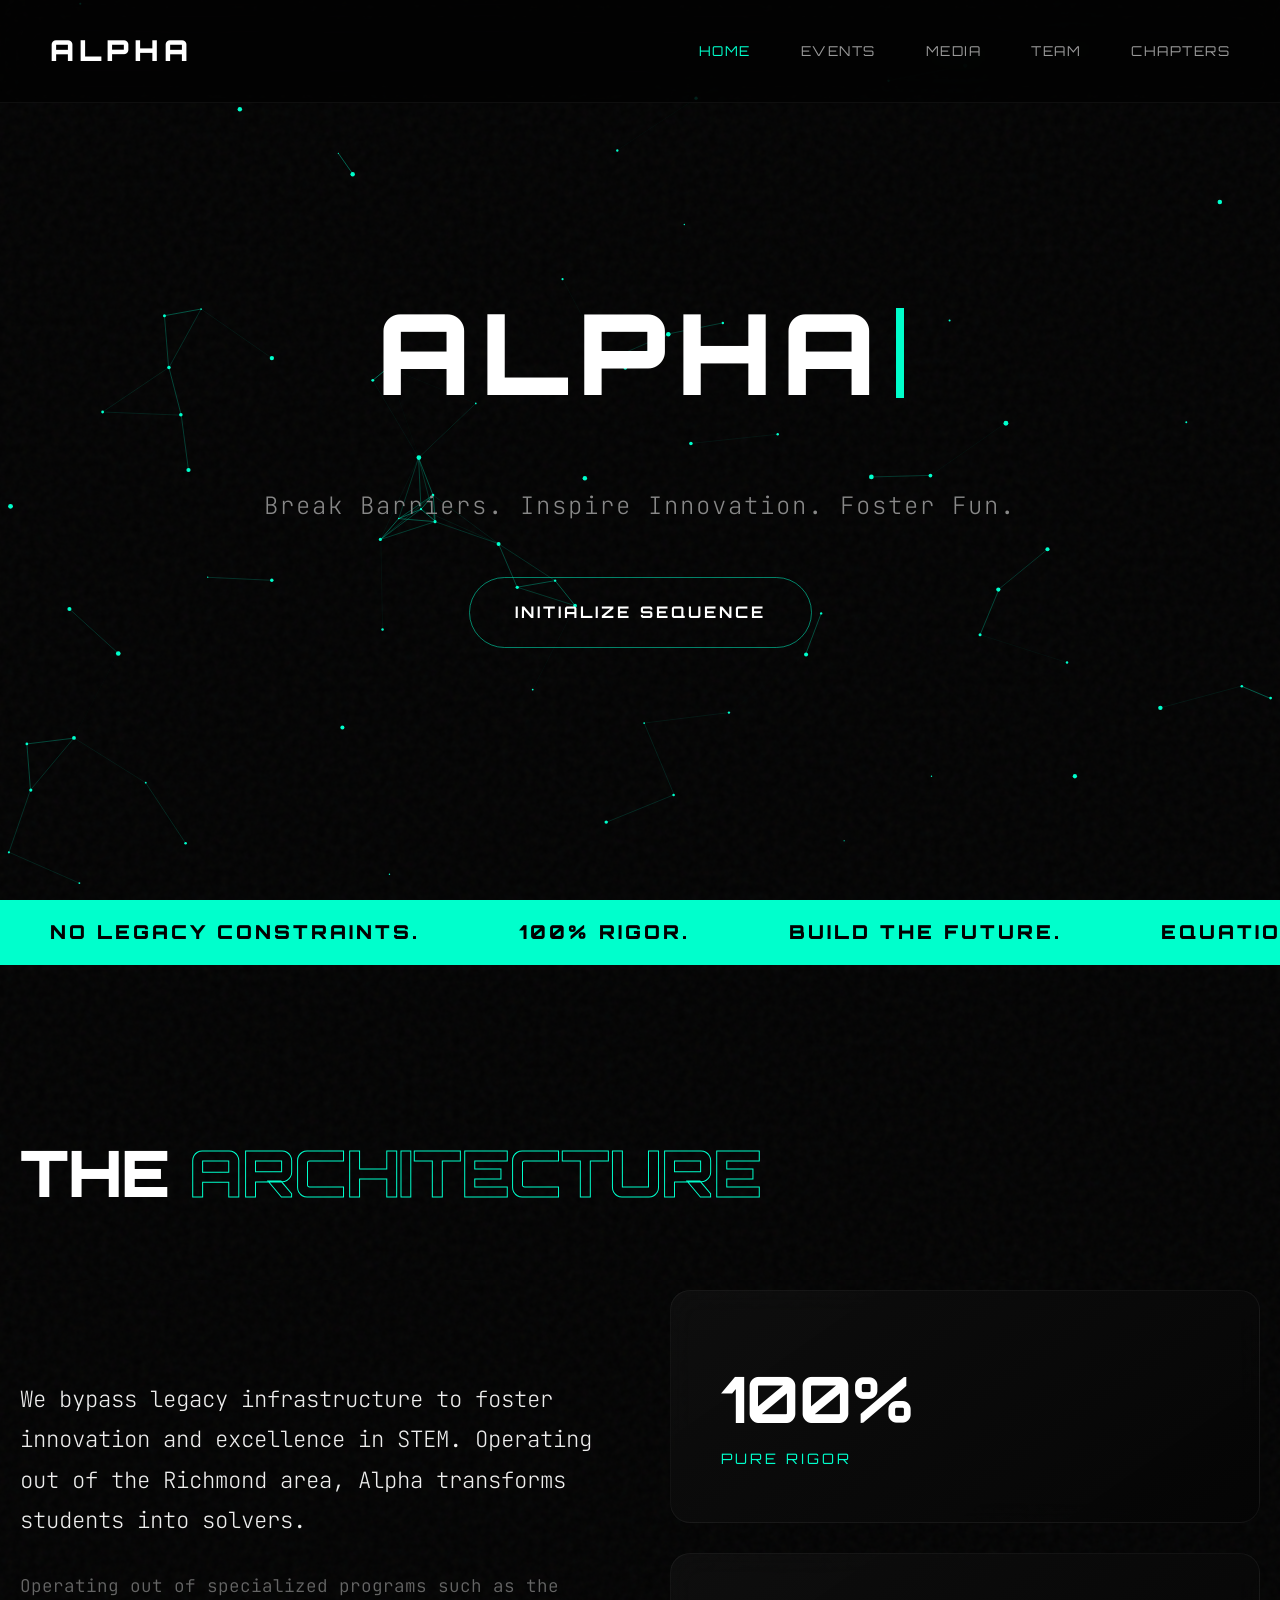
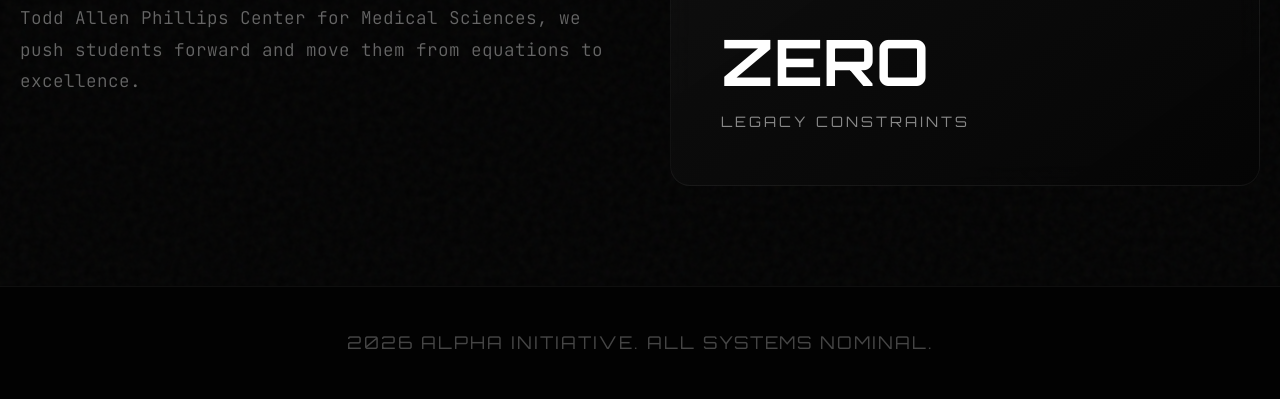
==== commit 587688b3: "Update index.html" ====
--- a/index.html
+++ b/index.html
@@ -26,14 +26,10 @@
     <header class="hero">
         <div class="hero-content reveal">
             <h1 class="hero-title" id="typewriter"></h1>
-            <p style="font-size: 1.5rem; color: #888; margin: 30px 0 40px; font-weight: 200; letter-spacing: 2px;">
+            <p style="font-size: 1.5rem; color: #888; margin: 30px 0 50px; font-weight: 200; letter-spacing: 2px;">
                 Break Barriers. Inspire Innovation. Foster Fun.
             </p>
-            
-            <div class="hero-cta-group" style="display: flex; gap: 20px; justify-content: center; align-items: center; flex-wrap: wrap;">
-                <a href="events.html" class="btn-primary">Initialize Sequence</a>
-                <a href="https://docs.google.com/presentation/d/1ZZpei3GtcEJ-VkaE0xXoMm5KFp9yfO8BPyBYFrNriW4/edit" target="_blank" class="btn-secondary">Access Core AI Curriculum</a>
-            </div>
+            <a href="events.html" class="btn-primary">Initialize Sequence</a>
         </div>
     </header>
 
--- a/style.css
+++ b/style.css
@@ -17,16 +17,18 @@
     background-image: url("data:image/svg+xml,%3Csvg viewBox='0 0 200 200' xmlns='http://www.w3.org/2000/svg'%3E%3Cfilter id='noiseFilter'%3E%3CfeTurbulence type='fractalNoise' baseFrequency='0.8' numOctaves='3' stitchTiles='stitch'/%3E%3C/filter%3E%3Crect width='100%25' height='100%25' filter='url(%23noiseFilter)' opacity='0.04'/%3E%3C/svg%3E");
 }
 
-/* Desktop-Only Custom Cursor */
+/* Fail-Safe Fluid Cursor Logic: Only hides pointer when JS lifecycle initializes successfully */
 @media (pointer: fine) {
-    * { cursor: none !important; }
+    body.custom-cursor-active * { cursor: none !important; }
 }
+
 #custom-cursor {
     position: fixed; top: 0; left: 0; width: 12px; height: 12px;
     background-color: var(--alpha-green); border-radius: 50%;
     pointer-events: none; z-index: 99999; transform: translate(-50%, -50%);
     transition: width 0.3s cubic-bezier(0.19, 1, 0.22, 1), height 0.3s cubic-bezier(0.19, 1, 0.22, 1), background-color 0.3s;
     mix-blend-mode: exclusion;
+    opacity: 0; /* Managed via script.js lifecycle mapping */
 }
 #custom-cursor.hover { width: 60px; height: 60px; background-color: #fff; }
 
@@ -104,6 +106,9 @@
     border-radius: 50px; position: relative; overflow: hidden; 
     transition: color 0.4s ease, border-color 0.4s ease; will-change: transform; 
 }
+.btn-secondary {
+    border-color: rgba(255, 255, 255, 0.15);
+}
 .btn-primary::before, .btn-secondary::before, .btn-magnetic::before {
     content: ''; position: absolute; top: 100%; left: 0; width: 100%; height: 100%;
     background: var(--alpha-green); transition: transform 0.5s cubic-bezier(0.19, 1, 0.22, 1); z-index: -1; border-radius: 50px;
@@ -167,7 +172,7 @@
 }
 
 @media (hover: none) and (pointer: coarse) {
-    #custom-cursor { display: none !important; }
+    body.custom-cursor-active * { cursor: auto !important; }
     * { cursor: auto !important; }
     .btn-magnetic:hover { transform: none !important; }
 }
